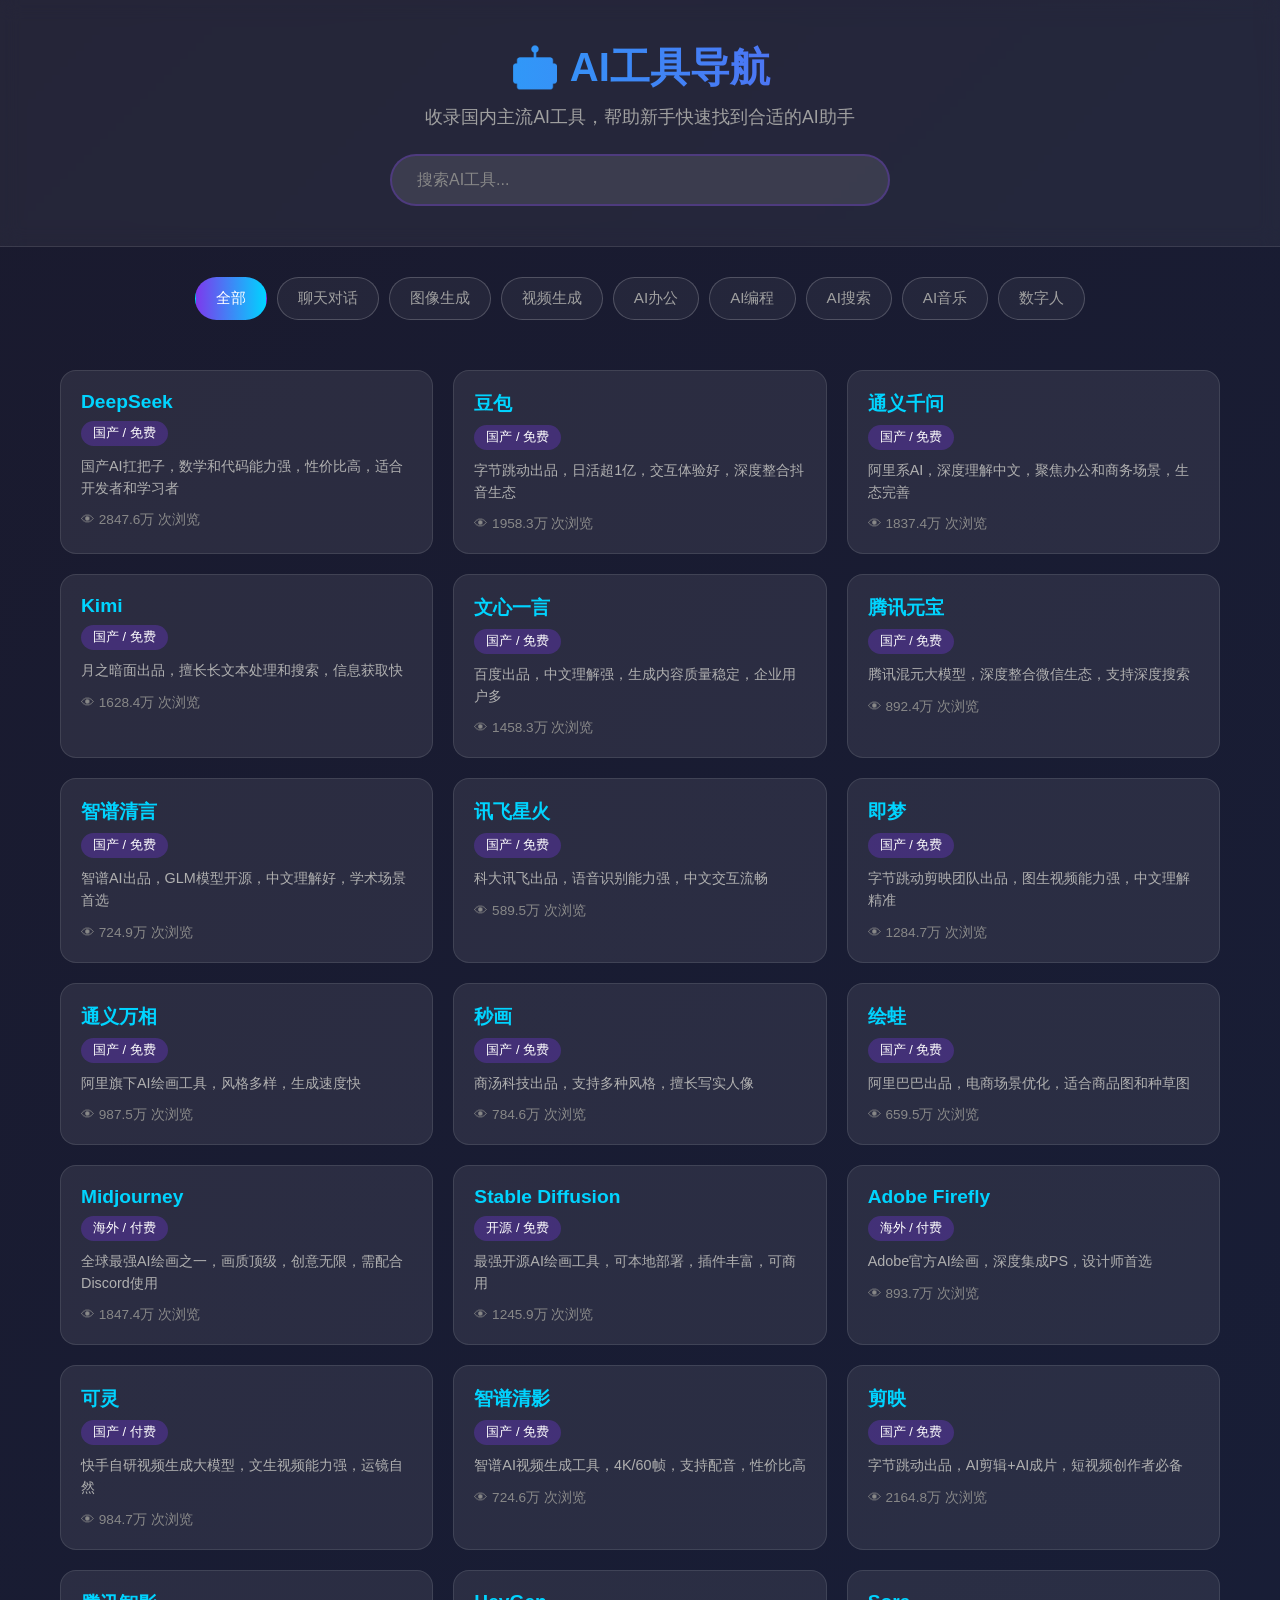
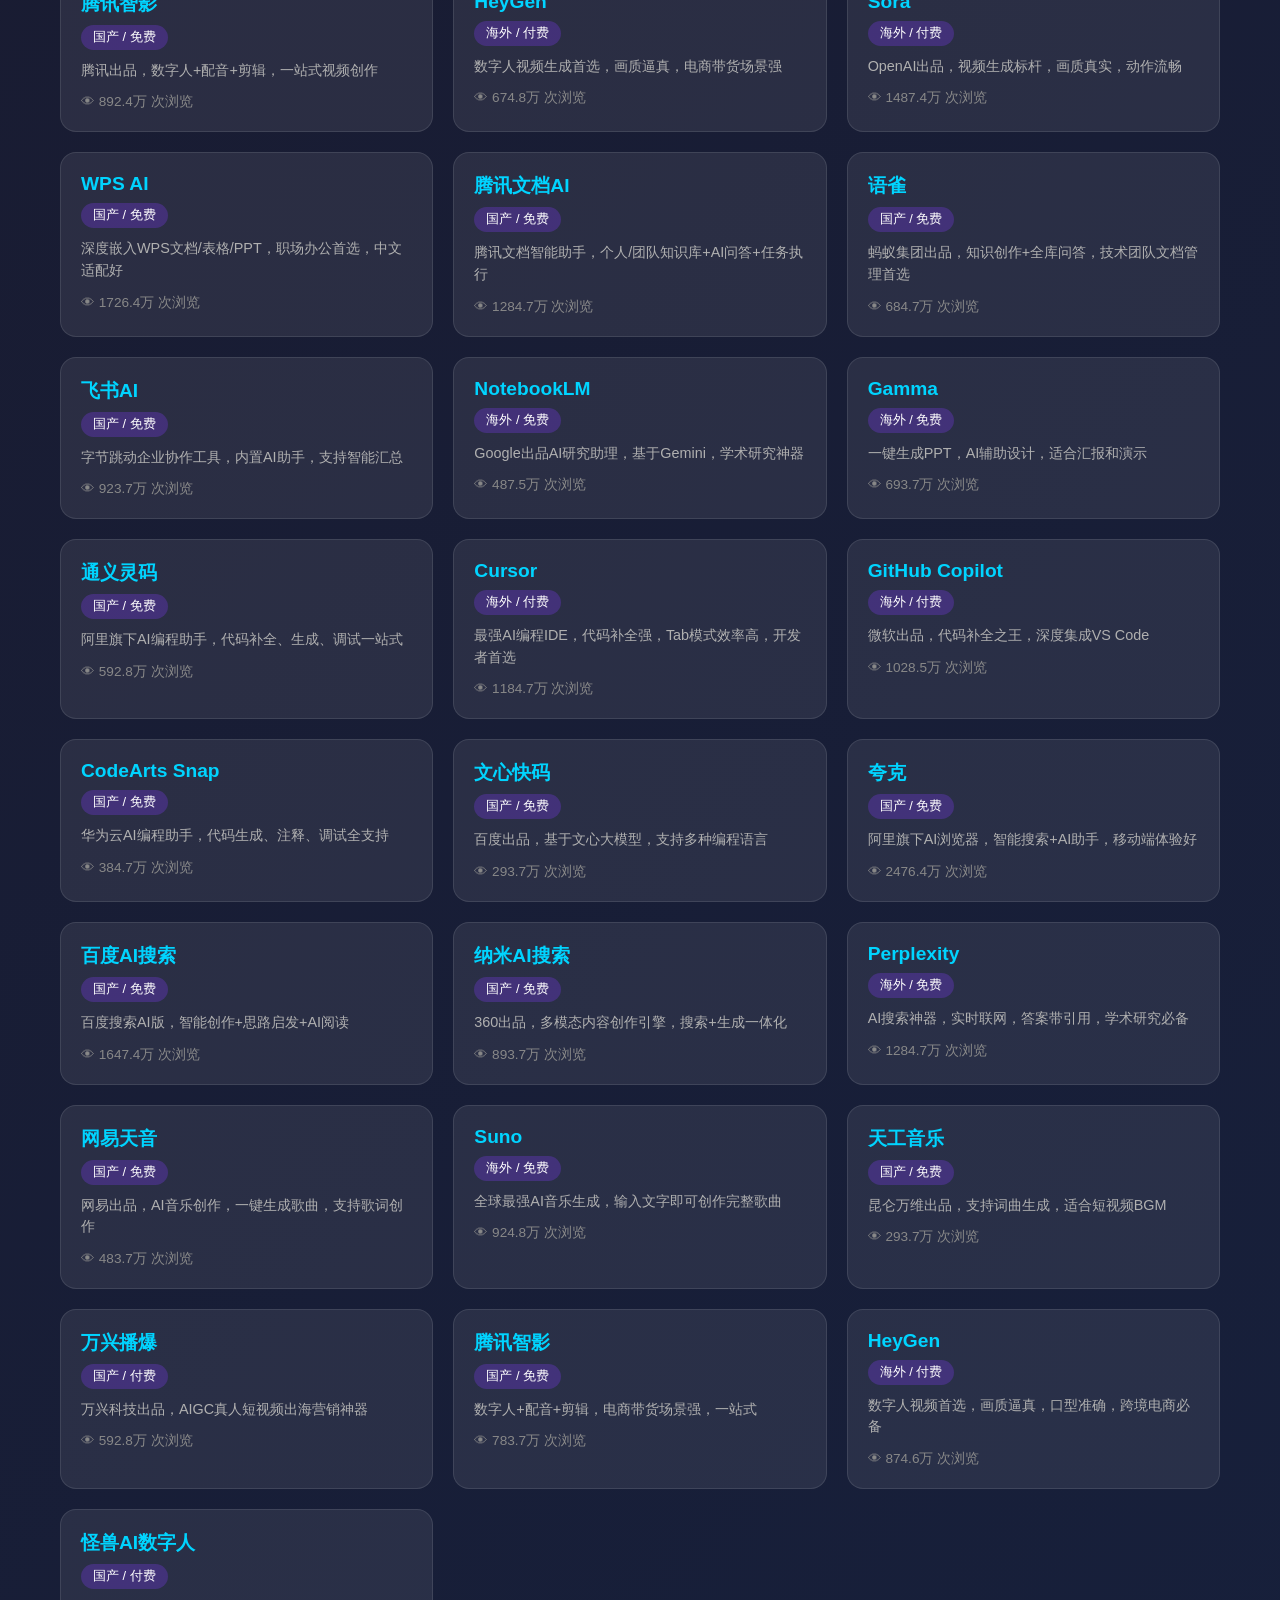
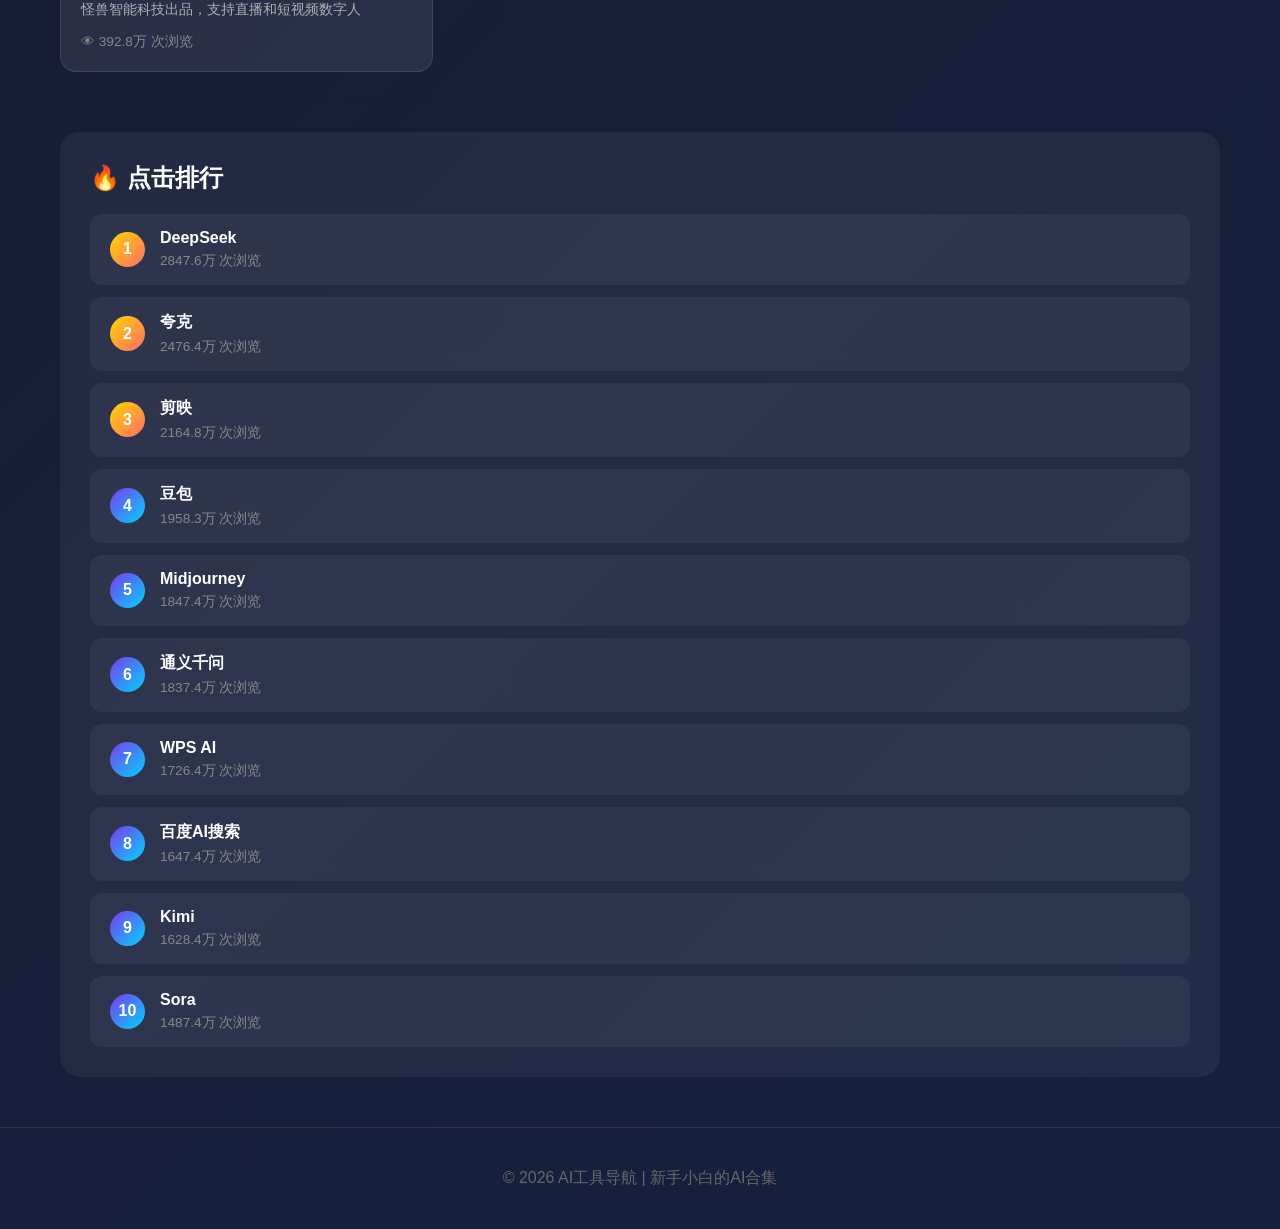
==== index.html @ bed6c7e4 "AI工具导航站 v1.0 - 收录43款国内主流AI工具" ====
<!DOCTYPE html>
<html lang="zh-CN">
<head>
  <meta charset="UTF-8">
  <meta name="viewport" content="width=device-width, initial-scale=1.0">
  <title>AI工具导航 - 新手小白的AI合集</title>
  <link rel="stylesheet" href="styles.css">
</head>
<body>
  <header>
    <div class="container">
      <h1>🤖 AI工具导航</h1>
      <p>收录国内主流AI工具，帮助新手快速找到合适的AI助手</p>
      <div class="search-box">
        <input type="text" id="searchInput" placeholder="搜索AI工具...">
      </div>
    </div>
  </header>

  <main class="container">
    <!-- 分类导航 -->
    <nav class="category-nav">
      <button class="category-btn active" data-category="all">全部</button>
      <button class="category-btn" data-category="chat">聊天对话</button>
      <button class="category-btn" data-category="image">图像生成</button>
      <button class="category-btn" data-category="video">视频生成</button>
      <button class="category-btn" data-category="office">AI办公</button>
      <button class="category-btn" data-category="code">AI编程</button>
      <button class="category-btn" data-category="search">AI搜索</button>
      <button class="category-btn" data-category="music">AI音乐</button>
      <button class="category-btn" data-category="digital">数字人</button>
    </nav>

    <!-- 工具列表 -->
    <section id="toolsList" class="tools-grid"></section>

    <!-- 热门排行 -->
    <section class="ranking-section">
      <h2>🔥 点击排行</h2>
      <div id="rankingList" class="ranking-list"></div>
    </section>
  </main>

  <footer>
    <div class="container">
      <p>© 2026 AI工具导航 | 新手小白的AI合集</p>
    </div>
  </footer>

  <script src="data.js"></script>
  <script src="app.js"></script>
</body>
</html>
---- styles.css ----
/* 全局样式 */
* {
  margin: 0;
  padding: 0;
  box-sizing: border-box;
}

body {
  font-family: 'Microsoft YaHei', 'PingFang SC', sans-serif;
  background: linear-gradient(135deg, #1a1a2e 0%, #16213e 100%);
  min-height: 100vh;
  color: #fff;
}

.container {
  max-width: 1200px;
  margin: 0 auto;
  padding: 0 20px;
}

/* 头部 */
header {
  background: rgba(255, 255, 255, 0.05);
  backdrop-filter: blur(10px);
  padding: 40px 0;
  text-align: center;
  border-bottom: 1px solid rgba(255, 255, 255, 0.1);
}

header h1 {
  font-size: 2.5rem;
  margin-bottom: 10px;
  background: linear-gradient(90deg, #00d4ff, #7c3aed);
  -webkit-background-clip: text;
  -webkit-text-fill-color: transparent;
  background-clip: text;
}

header p {
  color: #a0a0a0;
  font-size: 1.1rem;
  margin-bottom: 25px;
}

/* 搜索框 */
.search-box {
  max-width: 500px;
  margin: 0 auto;
}

.search-box input {
  width: 100%;
  padding: 15px 25px;
  border-radius: 50px;
  border: 2px solid rgba(124, 58, 237, 0.3);
  background: rgba(255, 255, 255, 0.1);
  color: #fff;
  font-size: 1rem;
  outline: none;
  transition: all 0.3s;
}

.search-box input:focus {
  border-color: #7c3aed;
  background: rgba(255, 255, 255, 0.15);
}

.search-box input::placeholder {
  color: #888;
}

/* 分类导航 */
.category-nav {
  display: flex;
  flex-wrap: wrap;
  gap: 10px;
  justify-content: center;
  padding: 30px 0;
}

.category-btn {
  padding: 10px 20px;
  border-radius: 25px;
  border: 1px solid rgba(255, 255, 255, 0.2);
  background: rgba(255, 255, 255, 0.05);
  color: #a0a0a0;
  cursor: pointer;
  transition: all 0.3s;
  font-size: 0.95rem;
}

.category-btn:hover,
.category-btn.active {
  background: linear-gradient(90deg, #7c3aed, #00d4ff);
  color: #fff;
  border-color: transparent;
}

/* 工具网格 */
.tools-grid {
  display: grid;
  grid-template-columns: repeat(auto-fill, minmax(280px, 1fr));
  gap: 20px;
  padding: 20px 0;
}

/* 工具卡片 */
.tool-card {
  background: rgba(255, 255, 255, 0.08);
  border-radius: 16px;
  padding: 20px;
  border: 1px solid rgba(255, 255, 255, 0.1);
  transition: all 0.3s;
  cursor: pointer;
}

.tool-card:hover {
  transform: translateY(-5px);
  background: rgba(255, 255, 255, 0.12);
  border-color: rgba(124, 58, 237, 0.5);
}

.tool-card h3 {
  font-size: 1.2rem;
  margin-bottom: 8px;
  color: #00d4ff;
}

.tool-card .tag {
  display: inline-block;
  padding: 4px 12px;
  background: rgba(124, 58, 237, 0.3);
  border-radius: 15px;
  font-size: 0.8rem;
  margin-bottom: 10px;
}

.tool-card p {
  color: #b0b0b0;
  font-size: 0.9rem;
  line-height: 1.5;
}

.tool-card .stats {
  margin-top: 12px;
  font-size: 0.85rem;
  color: #888;
}

/* 排行区域 */
.ranking-section {
  margin-top: 40px;
  padding: 30px;
  background: rgba(255, 255, 255, 0.05);
  border-radius: 20px;
}

.ranking-section h2 {
  margin-bottom: 20px;
  font-size: 1.5rem;
}

.ranking-list {
  display: flex;
  flex-direction: column;
  gap: 12px;
}

.ranking-item {
  display: flex;
  align-items: center;
  padding: 15px 20px;
  background: rgba(255, 255, 255, 0.05);
  border-radius: 12px;
  transition: all 0.3s;
}

.ranking-item:hover {
  background: rgba(255, 255, 255, 0.1);
}

.ranking-item .rank {
  width: 35px;
  height: 35px;
  display: flex;
  align-items: center;
  justify-content: center;
  background: linear-gradient(135deg, #7c3aed, #00d4ff);
  border-radius: 50%;
  font-weight: bold;
  margin-right: 15px;
}

.ranking-item .rank.top3 {
  background: linear-gradient(135deg, #ffd700, #ff6b6b);
}

.ranking-item .info {
  flex: 1;
}

.ranking-item .info h4 {
  font-size: 1rem;
  margin-bottom: 4px;
}

.ranking-item .info span {
  font-size: 0.85rem;
  color: #888;
}

/* 页脚 */
footer {
  text-align: center;
  padding: 40px 0;
  color: #666;
  margin-top: 50px;
  border-top: 1px solid rgba(255, 255, 255, 0.1);
}

/* 响应式 */
@media (max-width: 768px) {
  header h1 {
    font-size: 1.8rem;
  }
  
  .tools-grid {
    grid-template-columns: 1fr;
  }
  
  .category-nav {
    gap: 8px;
  }
  
  .category-btn {
    padding: 8px 16px;
    font-size: 0.85rem;
  }
}
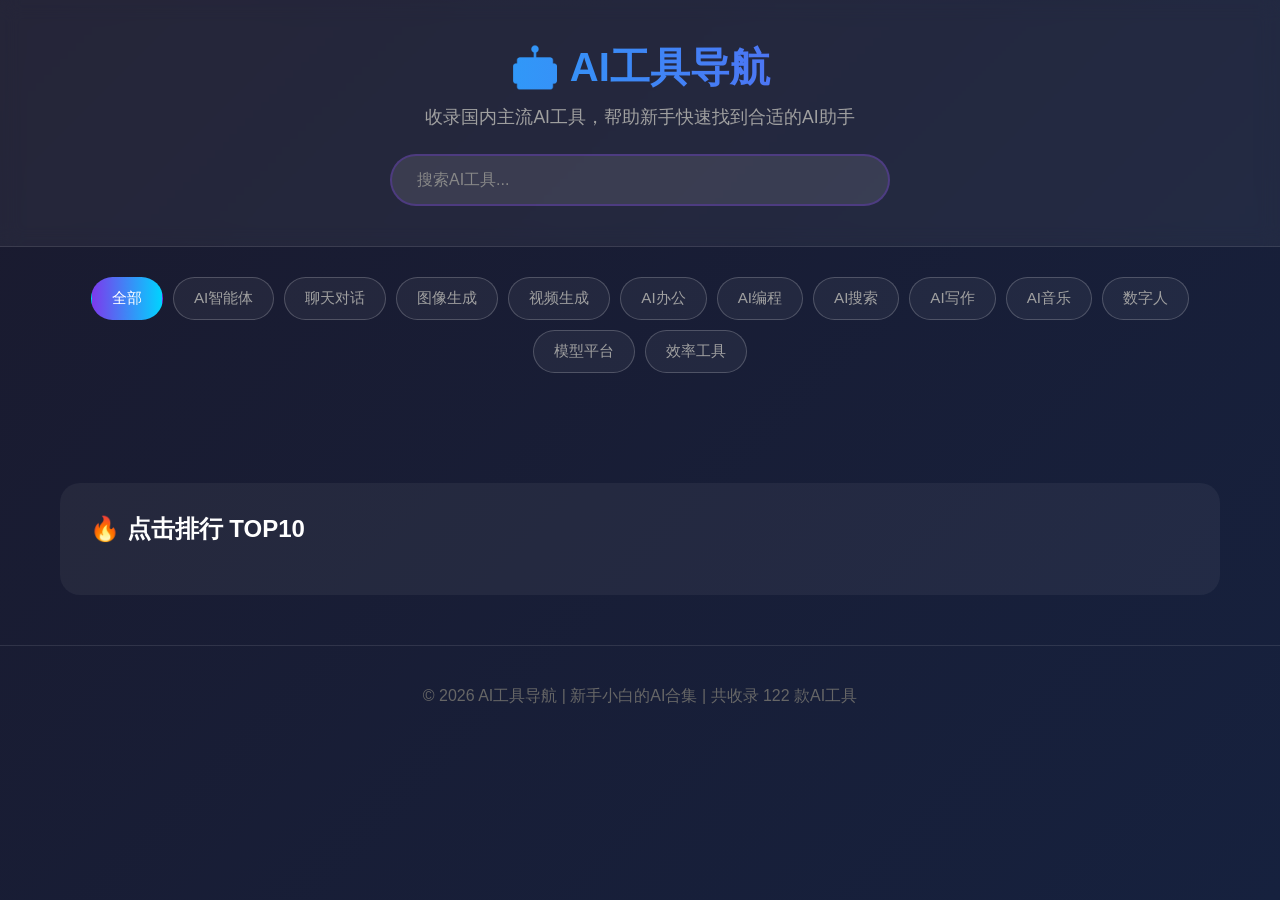
==== commit 98129f82: "更新AI工具导航站 - 收录122款工具，新增AI写作/效率工具分类" ====
--- a/index.html
+++ b/index.html
@@ -3,7 +3,8 @@
 <head>
   <meta charset="UTF-8">
   <meta name="viewport" content="width=device-width, initial-scale=1.0">
-  <title>AI工具导航 - 新手小白的AI合集</title>
+  <title>AI工具导航 - 新手小白的AI合集 | 2026年最新收录</title>
+  <meta name="description" content="收录国内最全AI工具，涵盖AI智能体、聊天对话、图像生成、视频生成、AI办公、AI编程等8大分类，帮助新手快速找到合适的AI助手">
   <link rel="stylesheet" href="styles.css">
 </head>
 <body>
@@ -21,14 +22,18 @@
     <!-- 分类导航 -->
     <nav class="category-nav">
       <button class="category-btn active" data-category="all">全部</button>
+      <button class="category-btn" data-category="agent">AI智能体</button>
       <button class="category-btn" data-category="chat">聊天对话</button>
       <button class="category-btn" data-category="image">图像生成</button>
       <button class="category-btn" data-category="video">视频生成</button>
       <button class="category-btn" data-category="office">AI办公</button>
       <button class="category-btn" data-category="code">AI编程</button>
       <button class="category-btn" data-category="search">AI搜索</button>
+      <button class="category-btn" data-category="writing">AI写作</button>
       <button class="category-btn" data-category="music">AI音乐</button>
       <button class="category-btn" data-category="digital">数字人</button>
+      <button class="category-btn" data-category="model">模型平台</button>
+      <button class="category-btn" data-category="tool">效率工具</button>
     </nav>
 
     <!-- 工具列表 -->
@@ -36,14 +41,14 @@
 
     <!-- 热门排行 -->
     <section class="ranking-section">
-      <h2>🔥 点击排行</h2>
+      <h2>🔥 点击排行 TOP10</h2>
       <div id="rankingList" class="ranking-list"></div>
     </section>
   </main>
 
   <footer>
     <div class="container">
-      <p>© 2026 AI工具导航 | 新手小白的AI合集</p>
+      <p>© 2026 AI工具导航 | 新手小白的AI合集 | 共收录 122 款AI工具</p>
     </div>
   </footer>
 
--- a/styles.css
+++ b/styles.css
@@ -99,7 +99,7 @@
 /* 工具网格 */
 .tools-grid {
   display: grid;
-  grid-template-columns: repeat(auto-fill, minmax(280px, 1fr));
+  grid-template-columns: repeat(auto-fill, minmax(300px, 1fr));
   gap: 20px;
   padding: 20px 0;
 }
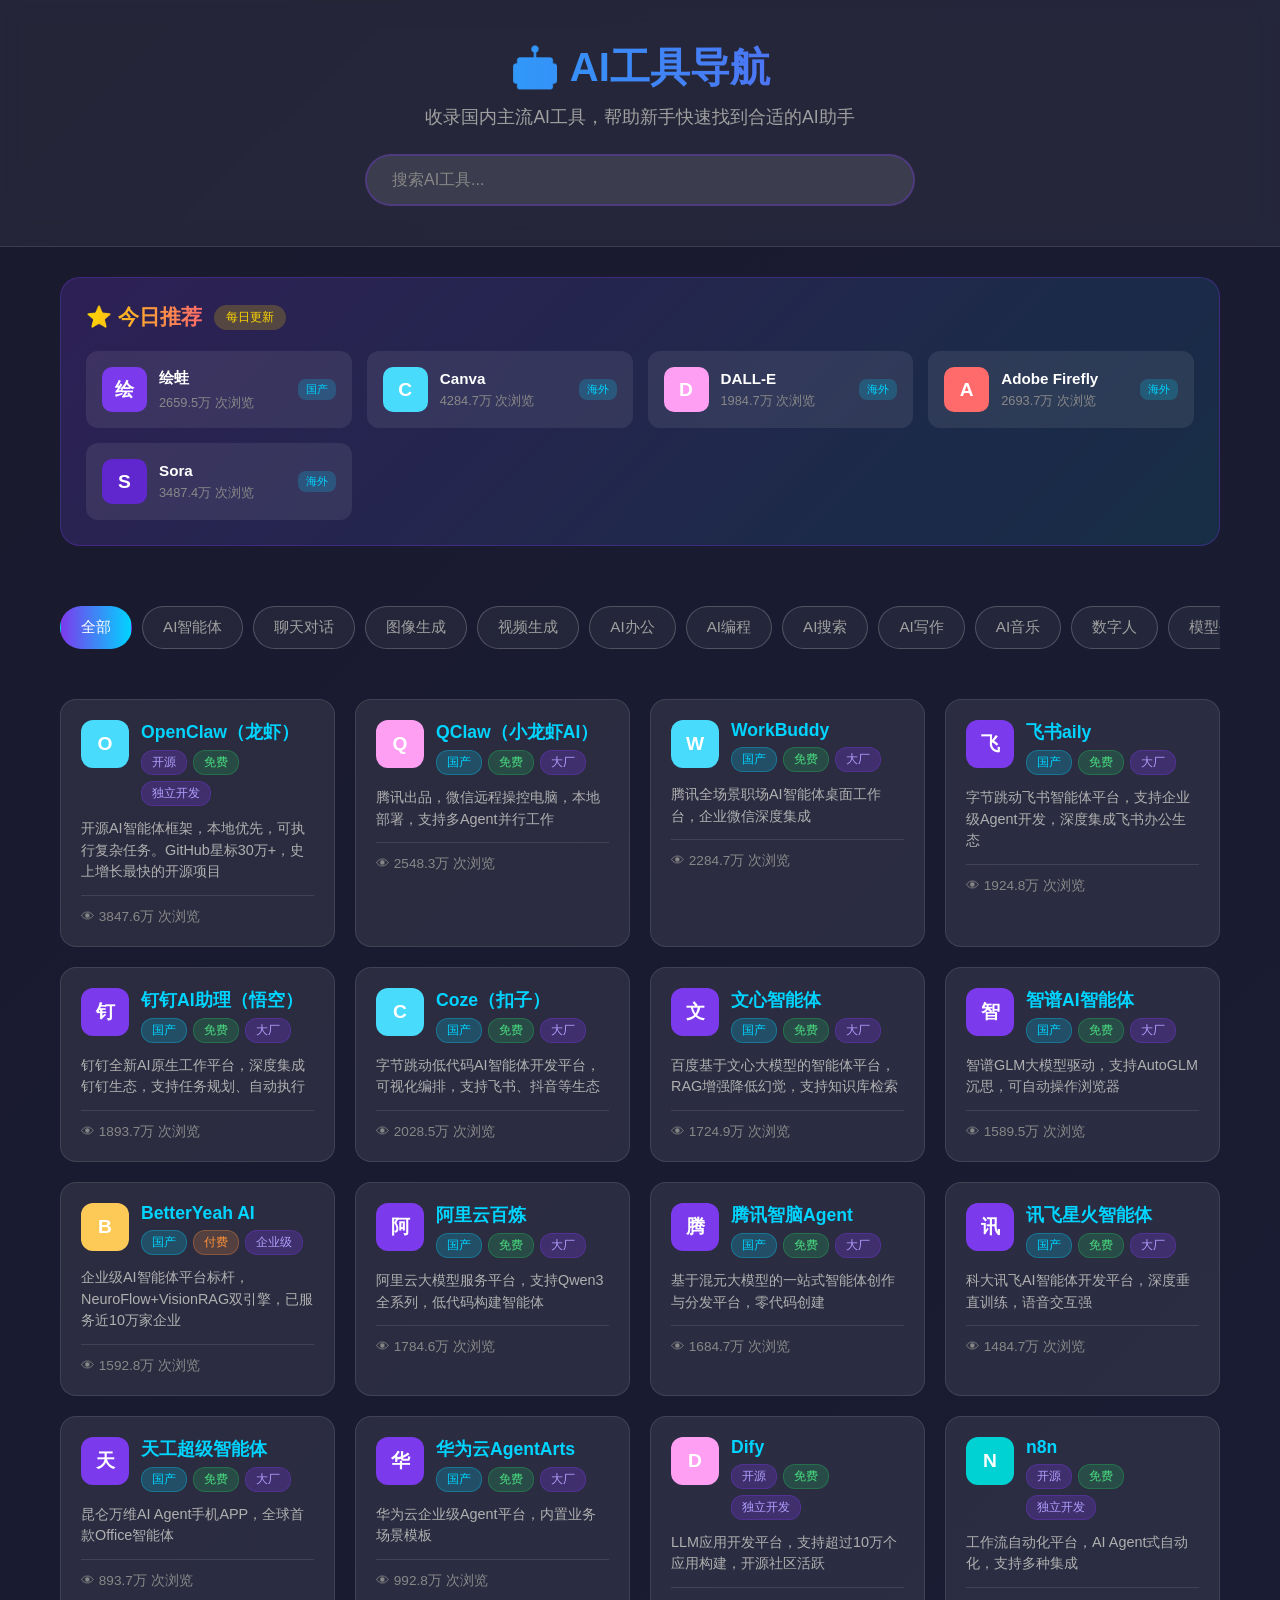
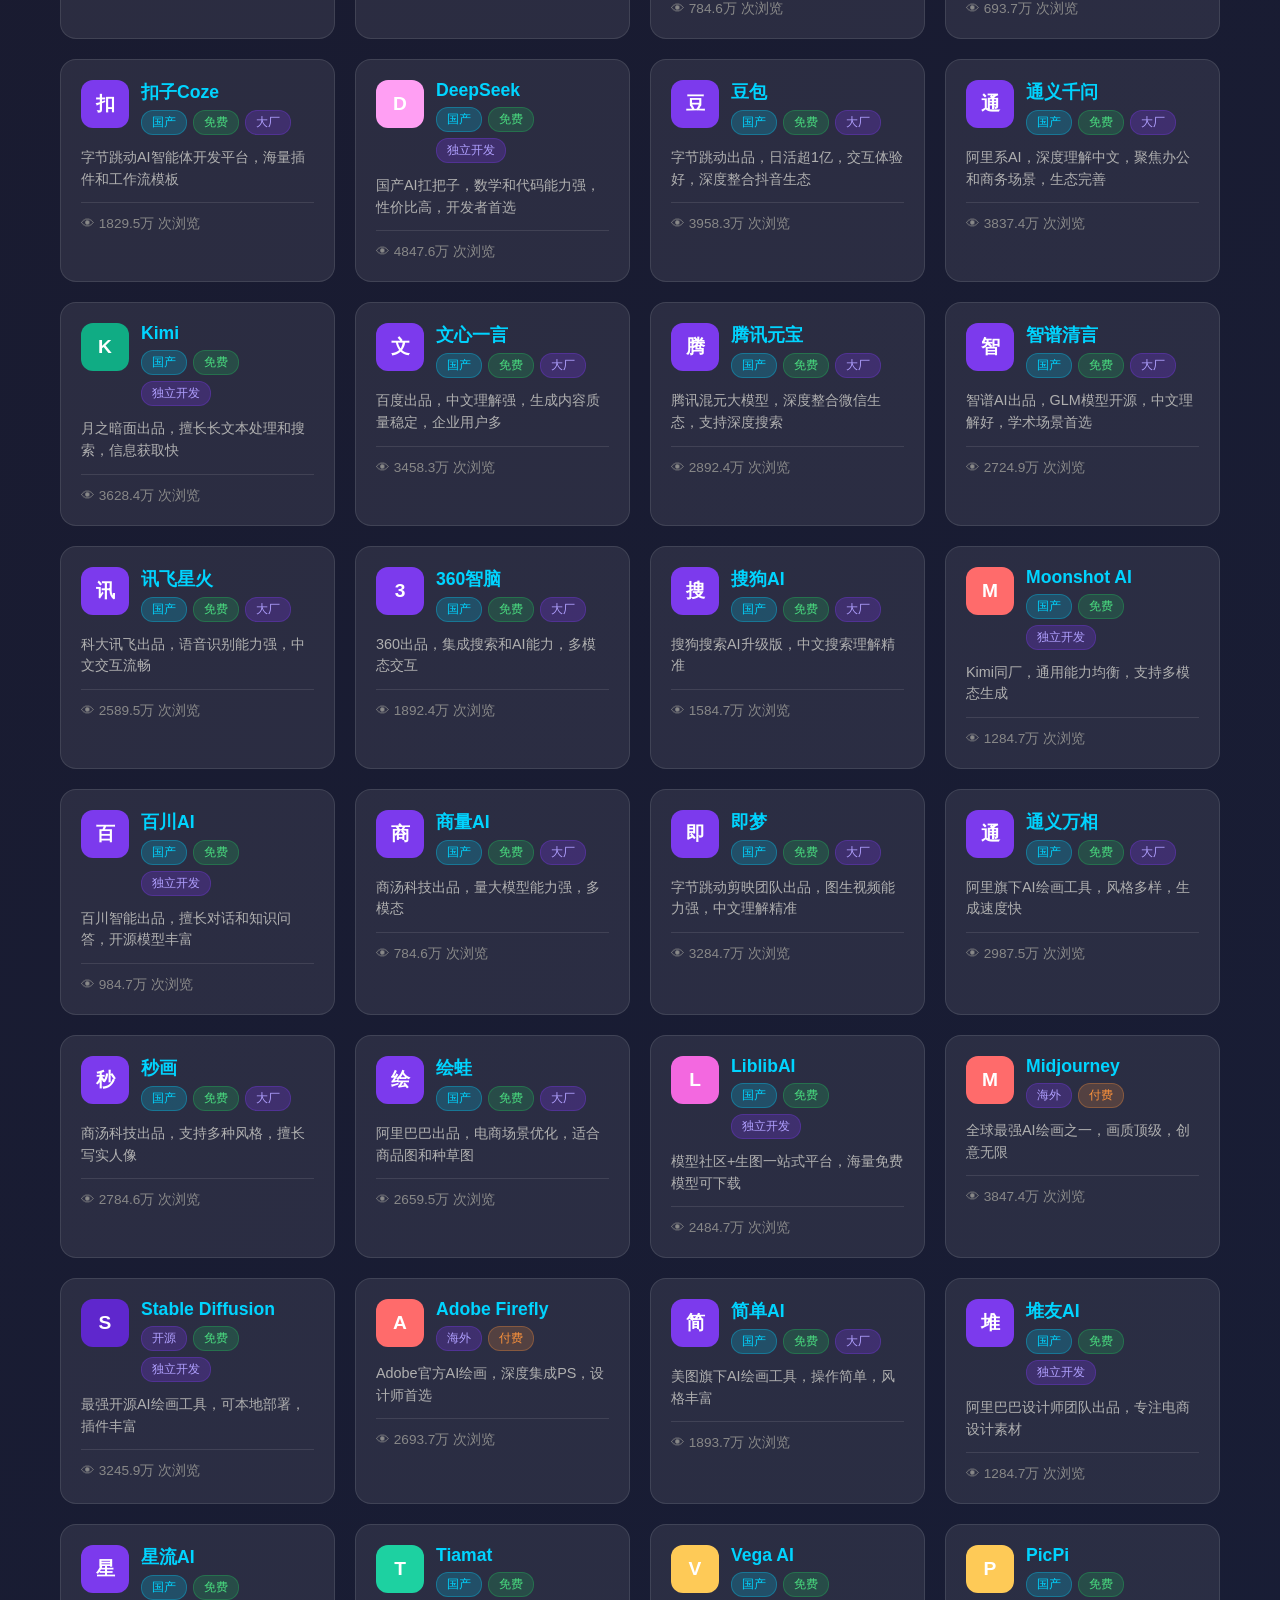
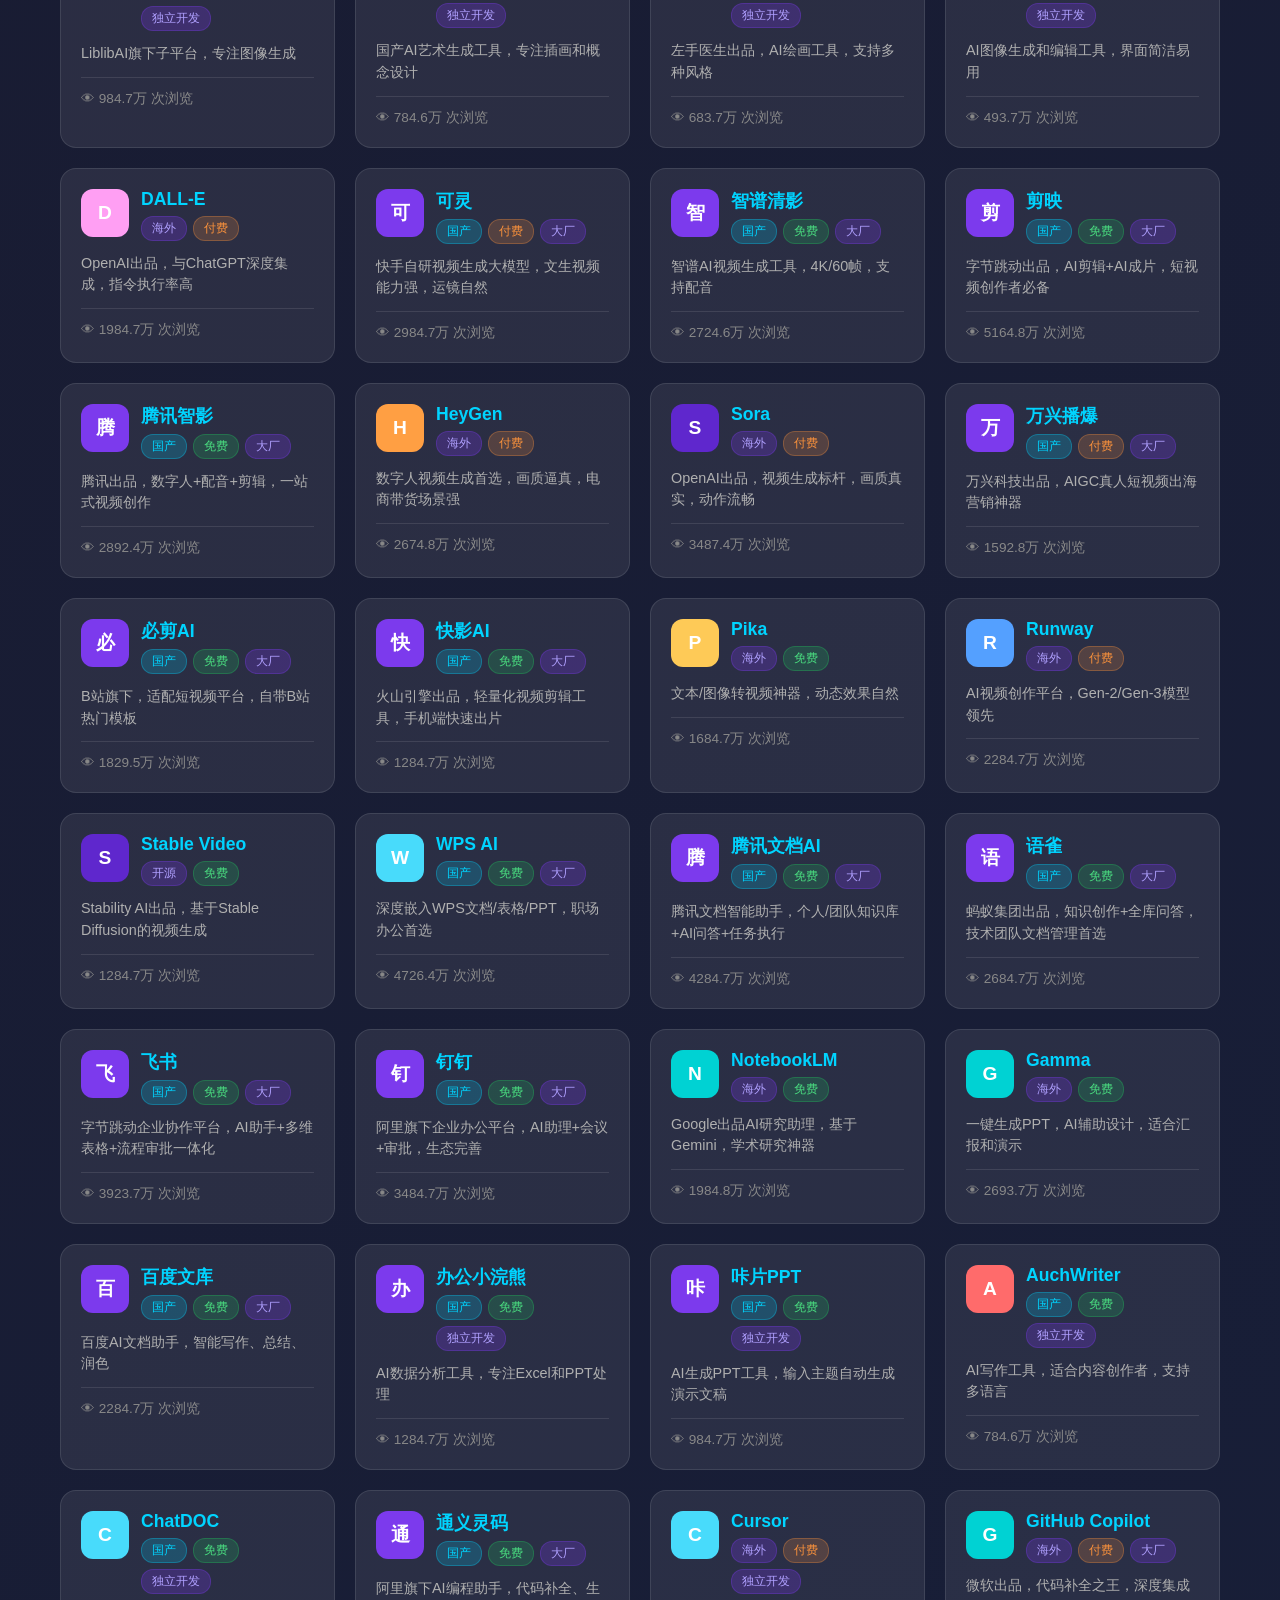
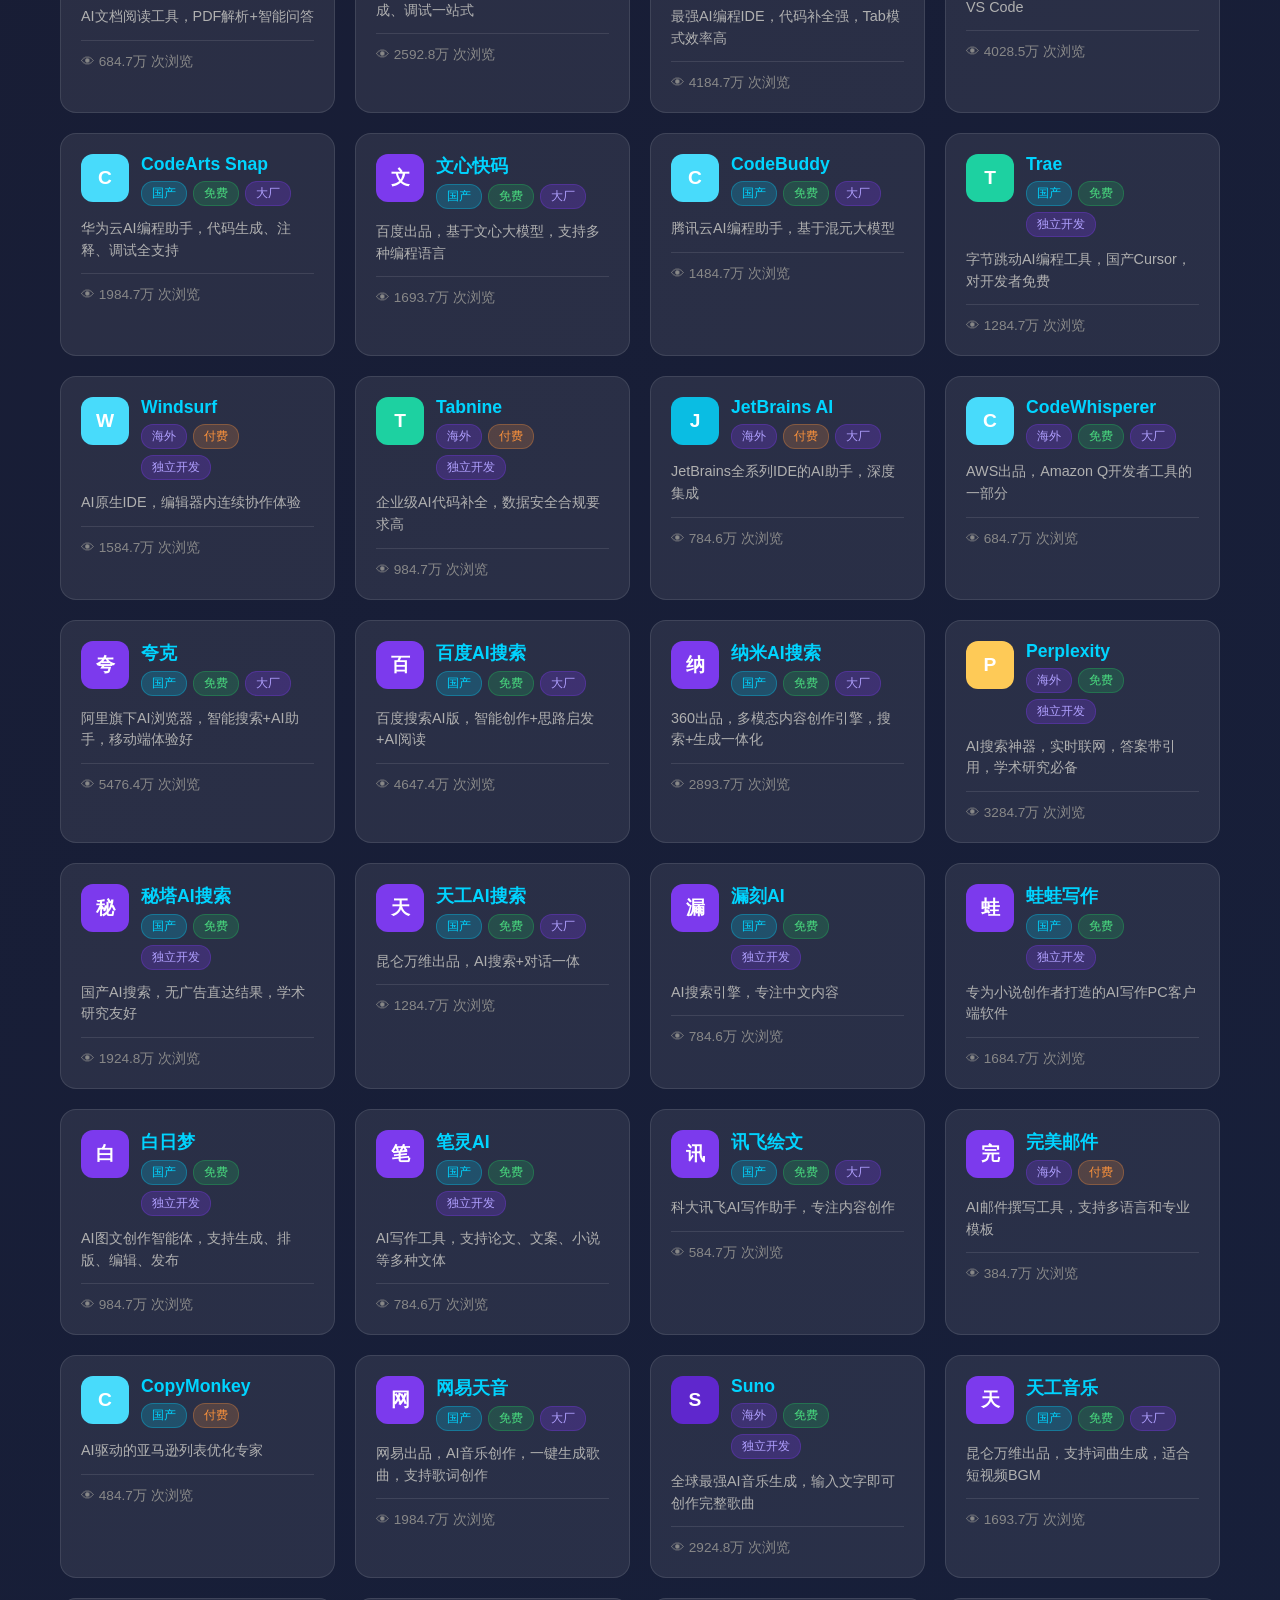
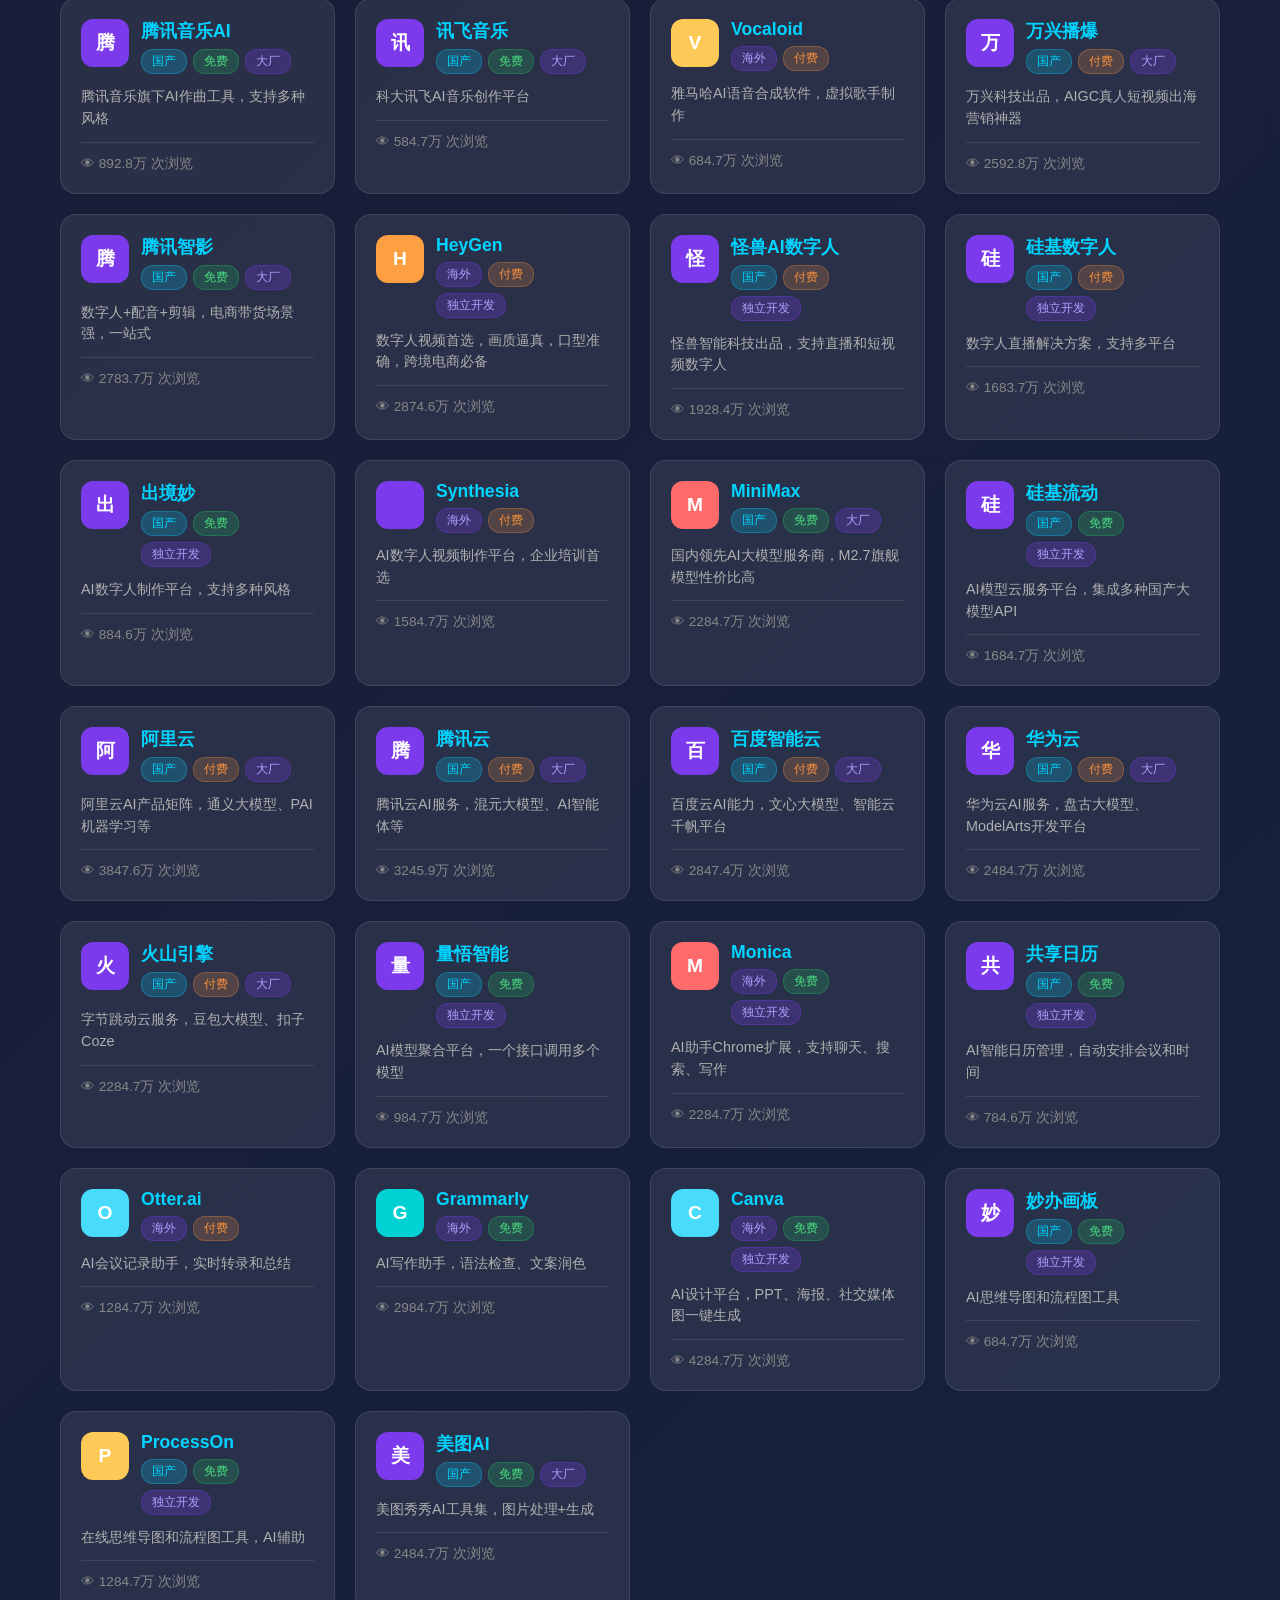
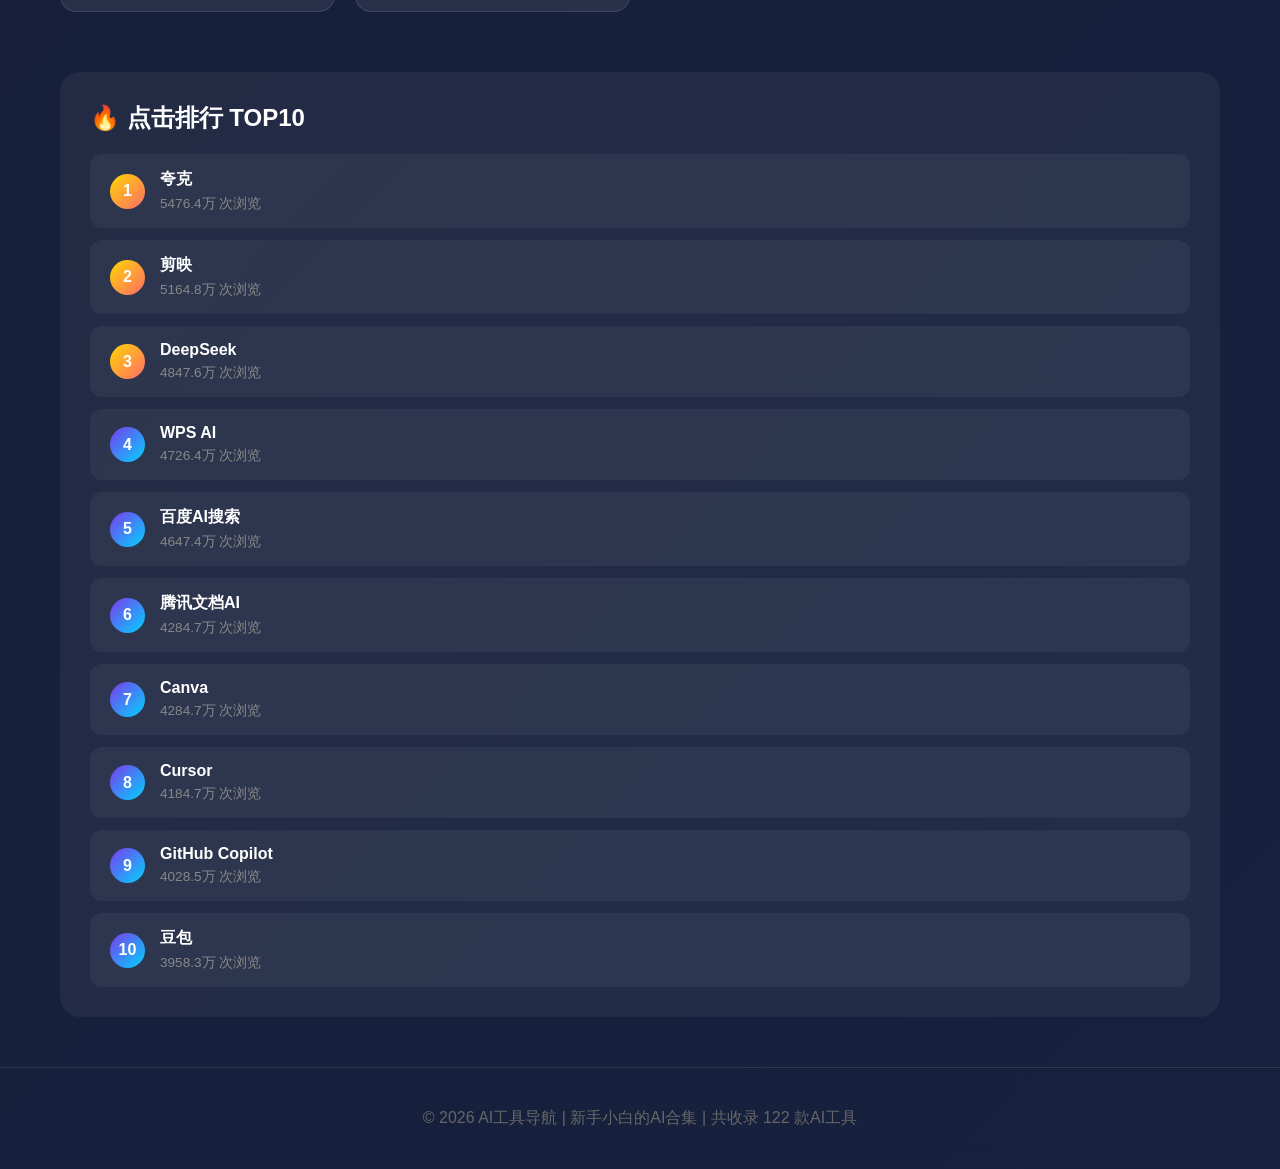
==== commit 4081c250: "功能增强：浏览量持久化、首字母Logo、悬浮工具栏、搜索快捷键、新收录标记、移动端适配、今日推荐模块" ====
--- a/index.html
+++ b/index.html
@@ -19,6 +19,15 @@
   </header>
 
   <main class="container">
+    <!-- 今日推荐 -->
+    <section class="daily-picks">
+      <div class="daily-picks-header">
+        <h2>⭐ 今日推荐</h2>
+        <span class="daily-picks-badge">每日更新</span>
+      </div>
+      <div id="dailyPicks" class="daily-picks-grid"></div>
+    </section>
+
     <!-- 分类导航 -->
     <nav class="category-nav">
       <button class="category-btn active" data-category="all">全部</button>
--- a/styles.css
+++ b/styles.css
@@ -69,16 +69,25 @@
   color: #888;
 }
 
-/* 分类导航 */
+/* 分类导航 - 移动端横向滚动 */
 .category-nav {
   display: flex;
-  flex-wrap: wrap;
+  flex-wrap: nowrap;
   gap: 10px;
-  justify-content: center;
+  justify-content: flex-start;
   padding: 30px 0;
+  overflow-x: auto;
+  -webkit-overflow-scrolling: touch;
+  scrollbar-width: none;
+  -ms-overflow-style: none;
+}
+
+.category-nav::-webkit-scrollbar {
+  display: none;
 }
 
 .category-btn {
+  flex-shrink: 0;
   padding: 10px 20px;
   border-radius: 25px;
   border: 1px solid rgba(255, 255, 255, 0.2);
@@ -96,6 +105,101 @@
   border-color: transparent;
 }
 
+/* 今日推荐区域 */
+.daily-picks {
+  margin: 30px 0;
+  padding: 25px;
+  background: linear-gradient(135deg, rgba(124, 58, 237, 0.2), rgba(0, 212, 255, 0.1));
+  border-radius: 20px;
+  border: 1px solid rgba(124, 58, 237, 0.3);
+}
+
+.daily-picks-header {
+  display: flex;
+  align-items: center;
+  margin-bottom: 20px;
+}
+
+.daily-picks-header h2 {
+  font-size: 1.3rem;
+  background: linear-gradient(90deg, #ffd700, #ff6b6b);
+  -webkit-background-clip: text;
+  -webkit-text-fill-color: transparent;
+  background-clip: text;
+}
+
+.daily-picks-badge {
+  margin-left: 12px;
+  padding: 4px 12px;
+  background: rgba(255, 215, 0, 0.2);
+  border-radius: 20px;
+  font-size: 0.75rem;
+  color: #ffd700;
+}
+
+.daily-picks-grid {
+  display: grid;
+  grid-template-columns: repeat(auto-fill, minmax(220px, 1fr));
+  gap: 15px;
+}
+
+.daily-pick-card {
+  display: flex;
+  align-items: center;
+  gap: 12px;
+  padding: 15px;
+  background: rgba(255, 255, 255, 0.08);
+  border-radius: 12px;
+  cursor: pointer;
+  transition: all 0.3s;
+  border: 1px solid transparent;
+}
+
+.daily-pick-card:hover {
+  background: rgba(255, 255, 255, 0.12);
+  border-color: rgba(255, 215, 0, 0.3);
+  transform: translateY(-2px);
+}
+
+.daily-pick-logo {
+  width: 45px;
+  height: 45px;
+  border-radius: 10px;
+  display: flex;
+  align-items: center;
+  justify-content: center;
+  font-weight: bold;
+  font-size: 1.2rem;
+  flex-shrink: 0;
+}
+
+.daily-pick-info {
+  flex: 1;
+  min-width: 0;
+}
+
+.daily-pick-info h4 {
+  font-size: 0.95rem;
+  margin-bottom: 4px;
+  white-space: nowrap;
+  overflow: hidden;
+  text-overflow: ellipsis;
+}
+
+.daily-pick-info span {
+  font-size: 0.8rem;
+  color: #888;
+}
+
+.daily-pick-tag {
+  padding: 3px 8px;
+  background: rgba(0, 212, 255, 0.2);
+  border-radius: 8px;
+  font-size: 0.7rem;
+  color: #00d4ff;
+  flex-shrink: 0;
+}
+
 /* 工具网格 */
 .tools-grid {
   display: grid;
@@ -120,31 +224,98 @@
   border-color: rgba(124, 58, 237, 0.5);
 }
 
-.tool-card h3 {
+.tool-card-header {
+  display: flex;
+  align-items: flex-start;
+  gap: 12px;
+  margin-bottom: 12px;
+}
+
+.tool-logo {
+  width: 48px;
+  height: 48px;
+  border-radius: 12px;
+  display: flex;
+  align-items: center;
+  justify-content: center;
+  font-weight: bold;
   font-size: 1.2rem;
-  margin-bottom: 8px;
+  flex-shrink: 0;
+}
+
+.tool-card-title {
+  flex: 1;
+  min-width: 0;
+}
+
+.tool-card-title h3 {
+  font-size: 1.1rem;
   color: #00d4ff;
-}
-
-.tool-card .tag {
-  display: inline-block;
-  padding: 4px 12px;
-  background: rgba(124, 58, 237, 0.3);
-  border-radius: 15px;
-  font-size: 0.8rem;
-  margin-bottom: 10px;
+  margin-bottom: 6px;
+  display: flex;
+  align-items: center;
+  gap: 8px;
+}
+
+.tool-api-icon {
+  font-size: 0.9rem;
+}
+
+.tool-tags {
+  display: flex;
+  flex-wrap: wrap;
+  gap: 6px;
+}
+
+.tool-tag {
+  padding: 3px 10px;
+  border-radius: 12px;
+  font-size: 0.75rem;
+  background: rgba(124, 58, 237, 0.25);
+  color: #b0a0ff;
+  border: 1px solid rgba(124, 58, 237, 0.3);
+}
+
+.tool-tag.free {
+  background: rgba(34, 197, 94, 0.2);
+  color: #4ade80;
+  border-color: rgba(34, 197, 94, 0.3);
+}
+
+.tool-tag.paid {
+  background: rgba(251, 146, 60, 0.2);
+  color: #fb923c;
+  border-color: rgba(251, 146, 60, 0.3);
+}
+
+.tool-tag.domestic {
+  background: rgba(0, 212, 255, 0.2);
+  color: #00d4ff;
+  border-color: rgba(0, 212, 255, 0.3);
 }
 
 .tool-card p {
   color: #b0b0b0;
   font-size: 0.9rem;
   line-height: 1.5;
+  margin-bottom: 12px;
 }
 
 .tool-card .stats {
+  display: flex;
+  align-items: center;
+  justify-content: space-between;
   margin-top: 12px;
+  padding-top: 12px;
+  border-top: 1px solid rgba(255, 255, 255, 0.1);
   font-size: 0.85rem;
   color: #888;
+}
+
+.tool-card .stats .views {
+  display: flex;
+  align-items: center;
+  gap: 4px;
 }
 
 /* 排行区域 */
@@ -173,6 +344,7 @@
   background: rgba(255, 255, 255, 0.05);
   border-radius: 12px;
   transition: all 0.3s;
+  cursor: pointer;
 }
 
 .ranking-item:hover {
@@ -189,6 +361,7 @@
   border-radius: 50%;
   font-weight: bold;
   margin-right: 15px;
+  flex-shrink: 0;
 }
 
 .ranking-item .rank.top3 {
@@ -197,11 +370,15 @@
 
 .ranking-item .info {
   flex: 1;
+  min-width: 0;
 }
 
 .ranking-item .info h4 {
   font-size: 1rem;
   margin-bottom: 4px;
+  white-space: nowrap;
+  overflow: hidden;
+  text-overflow: ellipsis;
 }
 
 .ranking-item .info span {
@@ -218,22 +395,147 @@
   border-top: 1px solid rgba(255, 255, 255, 0.1);
 }
 
-/* 响应式 */
-@media (max-width: 768px) {
+/* ========================================
+   响应式媒体查询
+   ======================================== */
+
+/* 手机端 (< 576px) */
+@media (max-width: 576px) {
+  header {
+    padding: 25px 0;
+  }
+  
   header h1 {
-    font-size: 1.8rem;
-  }
-  
+    font-size: 1.6rem;
+  }
+  
+  header p {
+    font-size: 0.9rem;
+    margin-bottom: 20px;
+  }
+  
+  .search-box {
+    width: 100%;
+    max-width: none;
+    padding: 0 10px;
+  }
+  
+  .search-box input {
+    padding: 12px 18px;
+    font-size: 0.95rem;
+  }
+  
+  /* 分类导航横向滚动 */
+  .category-nav {
+    padding: 20px 0;
+    justify-content: flex-start;
+  }
+  
+  .category-btn {
+    padding: 8px 14px;
+    font-size: 0.85rem;
+  }
+  
+  /* 今日推荐移动端 */
+  .daily-picks {
+    margin: 20px 0;
+    padding: 18px 15px;
+  }
+  
+  .daily-picks-grid {
+    grid-template-columns: 1fr;
+    gap: 10px;
+  }
+  
+  .daily-pick-card {
+    padding: 12px;
+  }
+  
+  .daily-pick-logo {
+    width: 40px;
+    height: 40px;
+    font-size: 1rem;
+  }
+  
+  /* 工具卡片单列 */
   .tools-grid {
     grid-template-columns: 1fr;
+    gap: 15px;
+    padding: 15px 0;
+  }
+  
+  .tool-card {
+    padding: 16px;
+  }
+  
+  .tool-logo {
+    width: 42px;
+    height: 42px;
+    font-size: 1rem;
+  }
+  
+  .tool-card-title h3 {
+    font-size: 1rem;
+  }
+  
+  /* 排行移动端 */
+  .ranking-section {
+    margin-top: 30px;
+    padding: 20px 15px;
+  }
+  
+  .ranking-item {
+    padding: 12px 15px;
+  }
+  
+  .ranking-item .rank {
+    width: 30px;
+    height: 30px;
+    font-size: 0.85rem;
+    margin-right: 12px;
+  }
+  
+  .ranking-item .info h4 {
+    font-size: 0.95rem;
+  }
+  
+  footer {
+    padding: 30px 0;
+    margin-top: 30px;
+  }
+  
+  footer p {
+    font-size: 0.85rem;
+  }
+}
+
+/* 平板端 (577px - 768px) */
+@media (min-width: 577px) and (max-width: 768px) {
+  .tools-grid {
+    grid-template-columns: repeat(2, 1fr);
+    gap: 15px;
+  }
+  
+  .daily-picks-grid {
+    grid-template-columns: repeat(2, 1fr);
   }
   
   .category-nav {
-    gap: 8px;
-  }
-  
-  .category-btn {
-    padding: 8px 16px;
-    font-size: 0.85rem;
+    flex-wrap: wrap;
+    justify-content: center;
+  }
+}
+
+/* 平板及以上 (> 768px) */
+@media (min-width: 769px) {
+  .search-box {
+    max-width: 550px;
+  }
+}
+
+/* 大屏幕优化 (> 1200px) */
+@media (min-width: 1200px) {
+  .tools-grid {
+    grid-template-columns: repeat(4, 1fr);
   }
 }
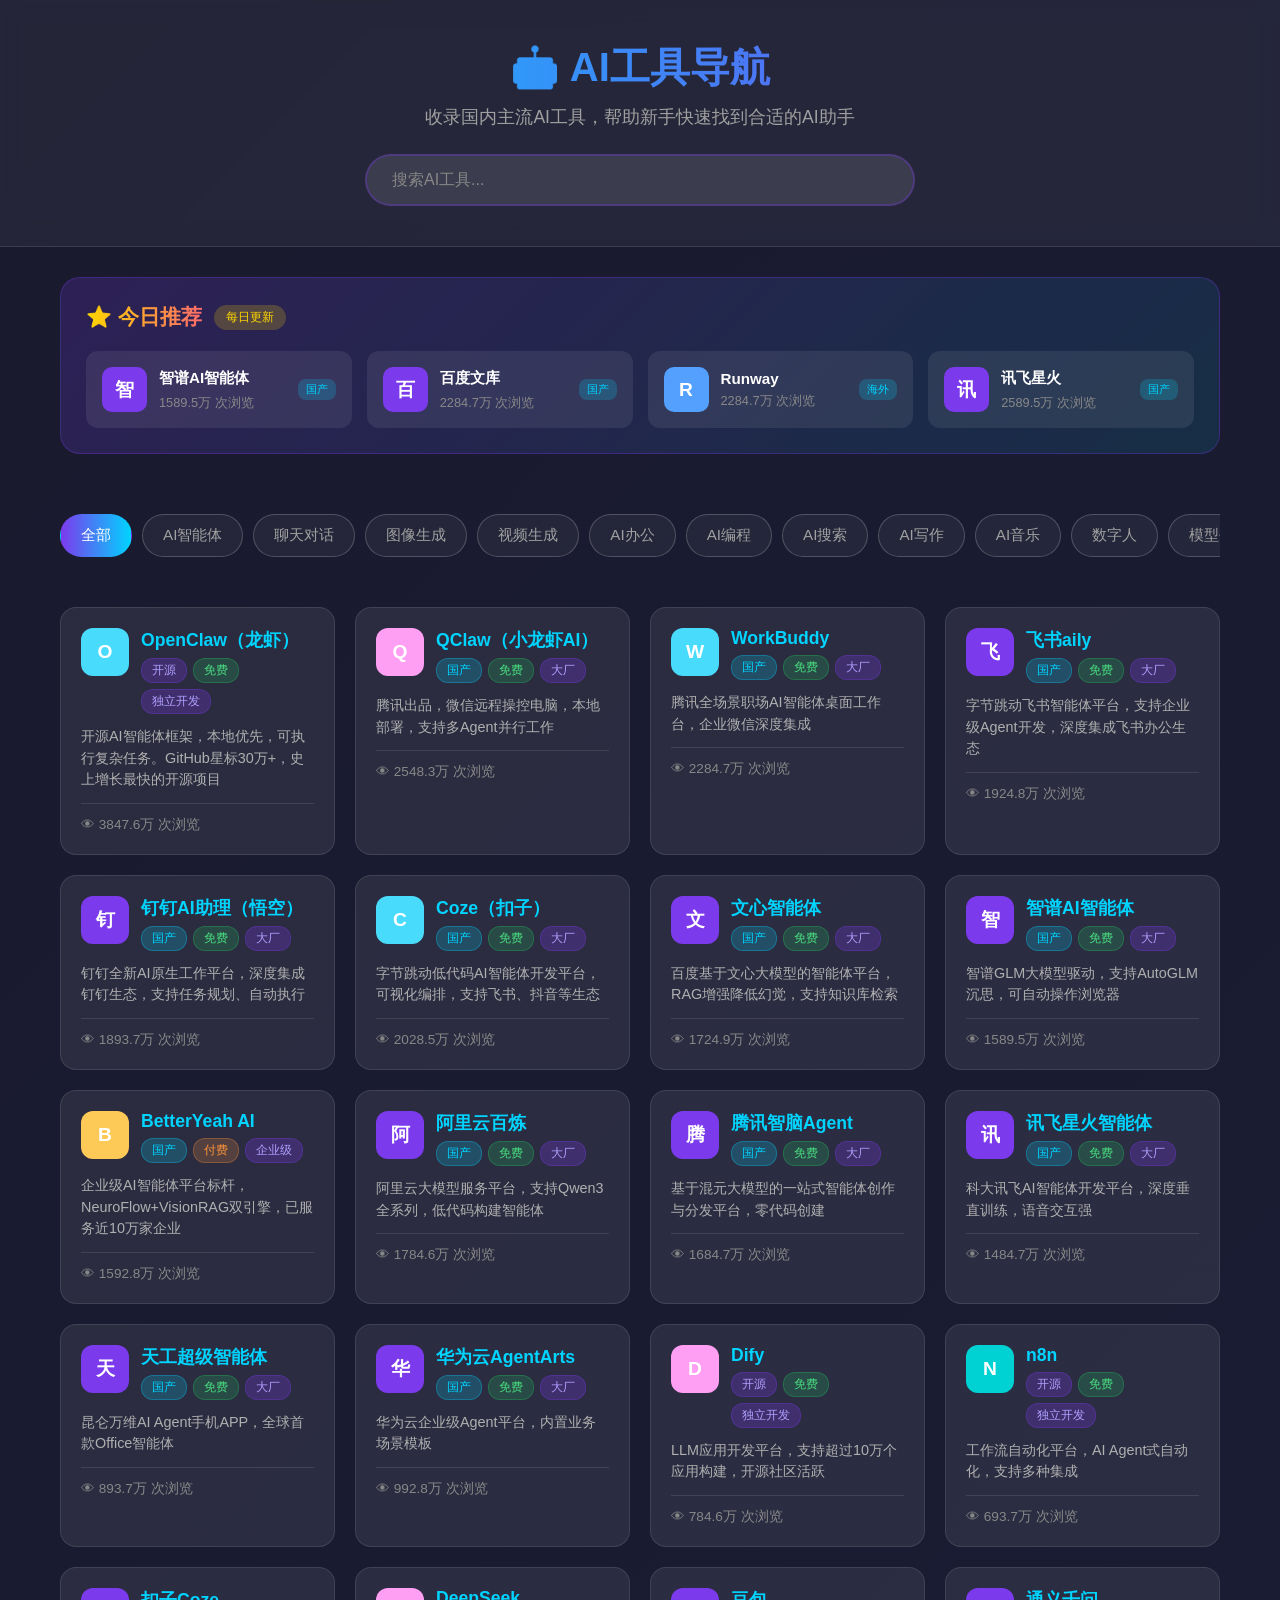
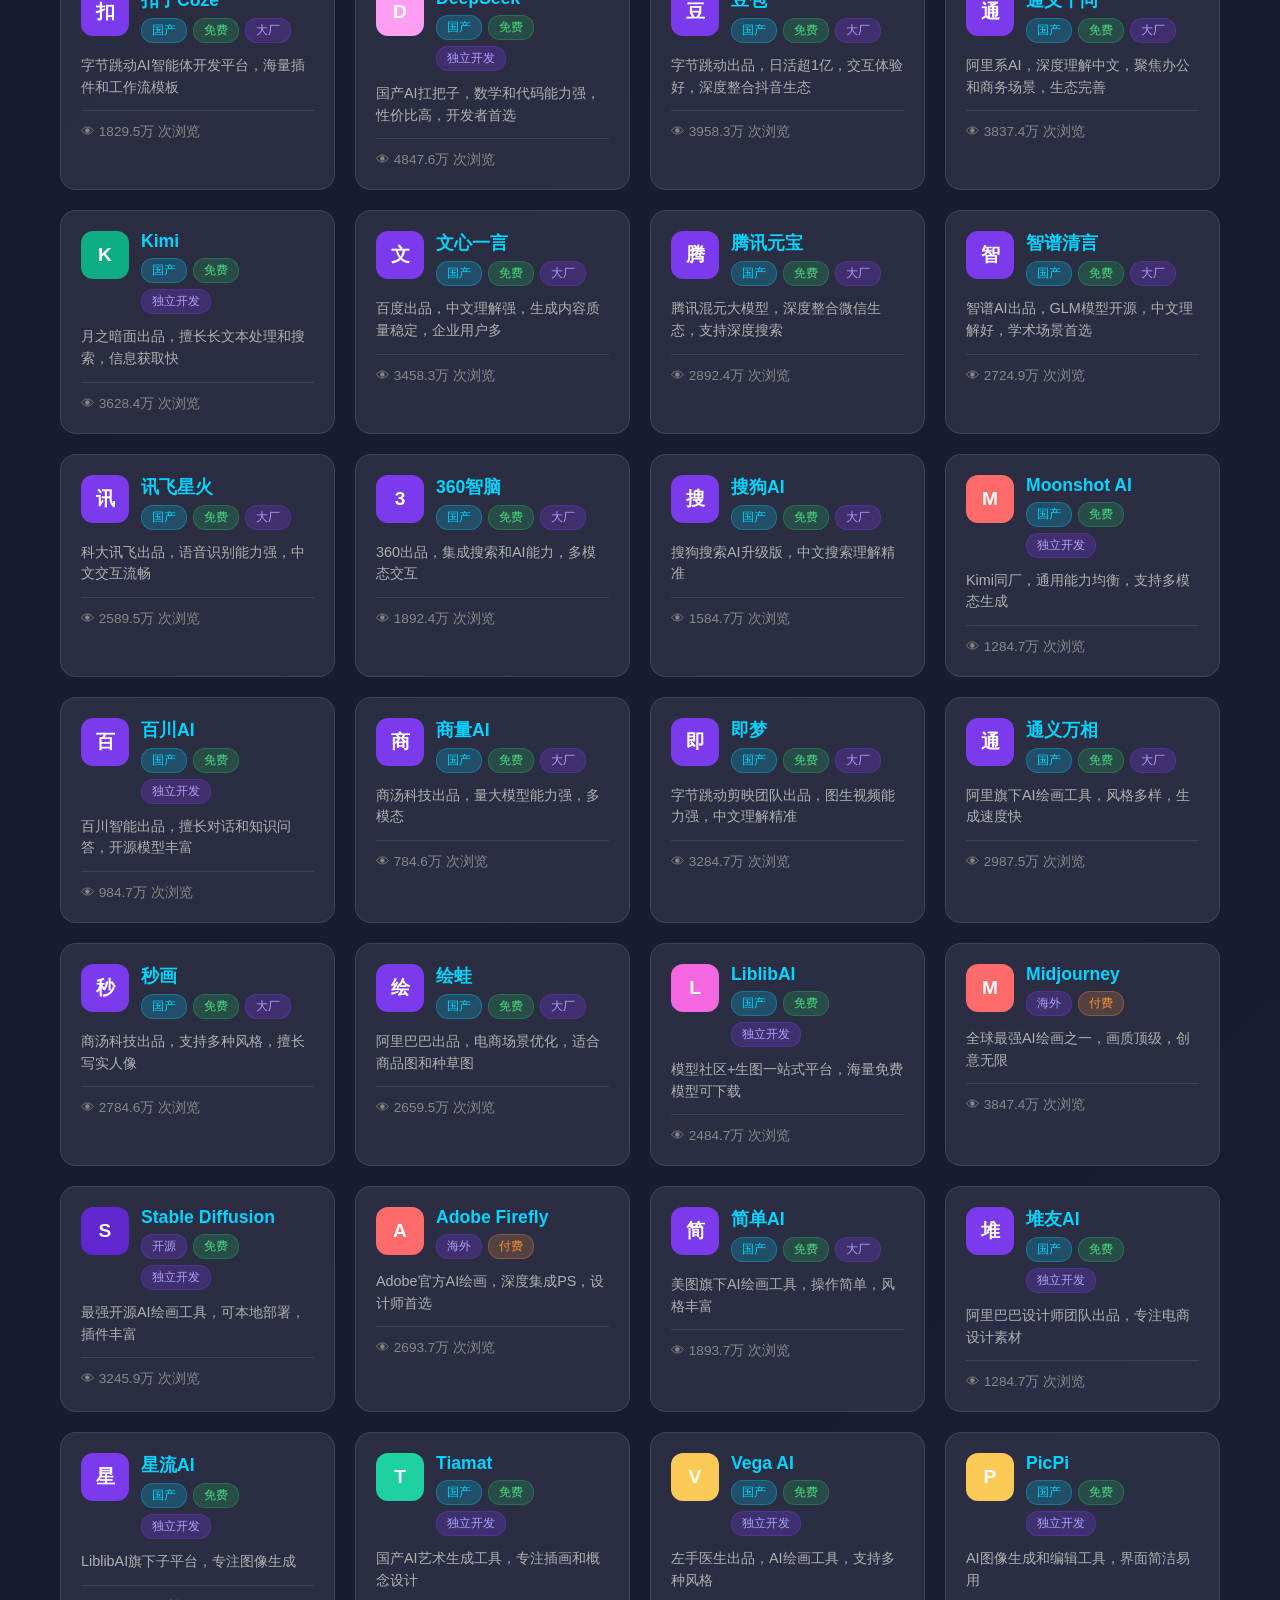
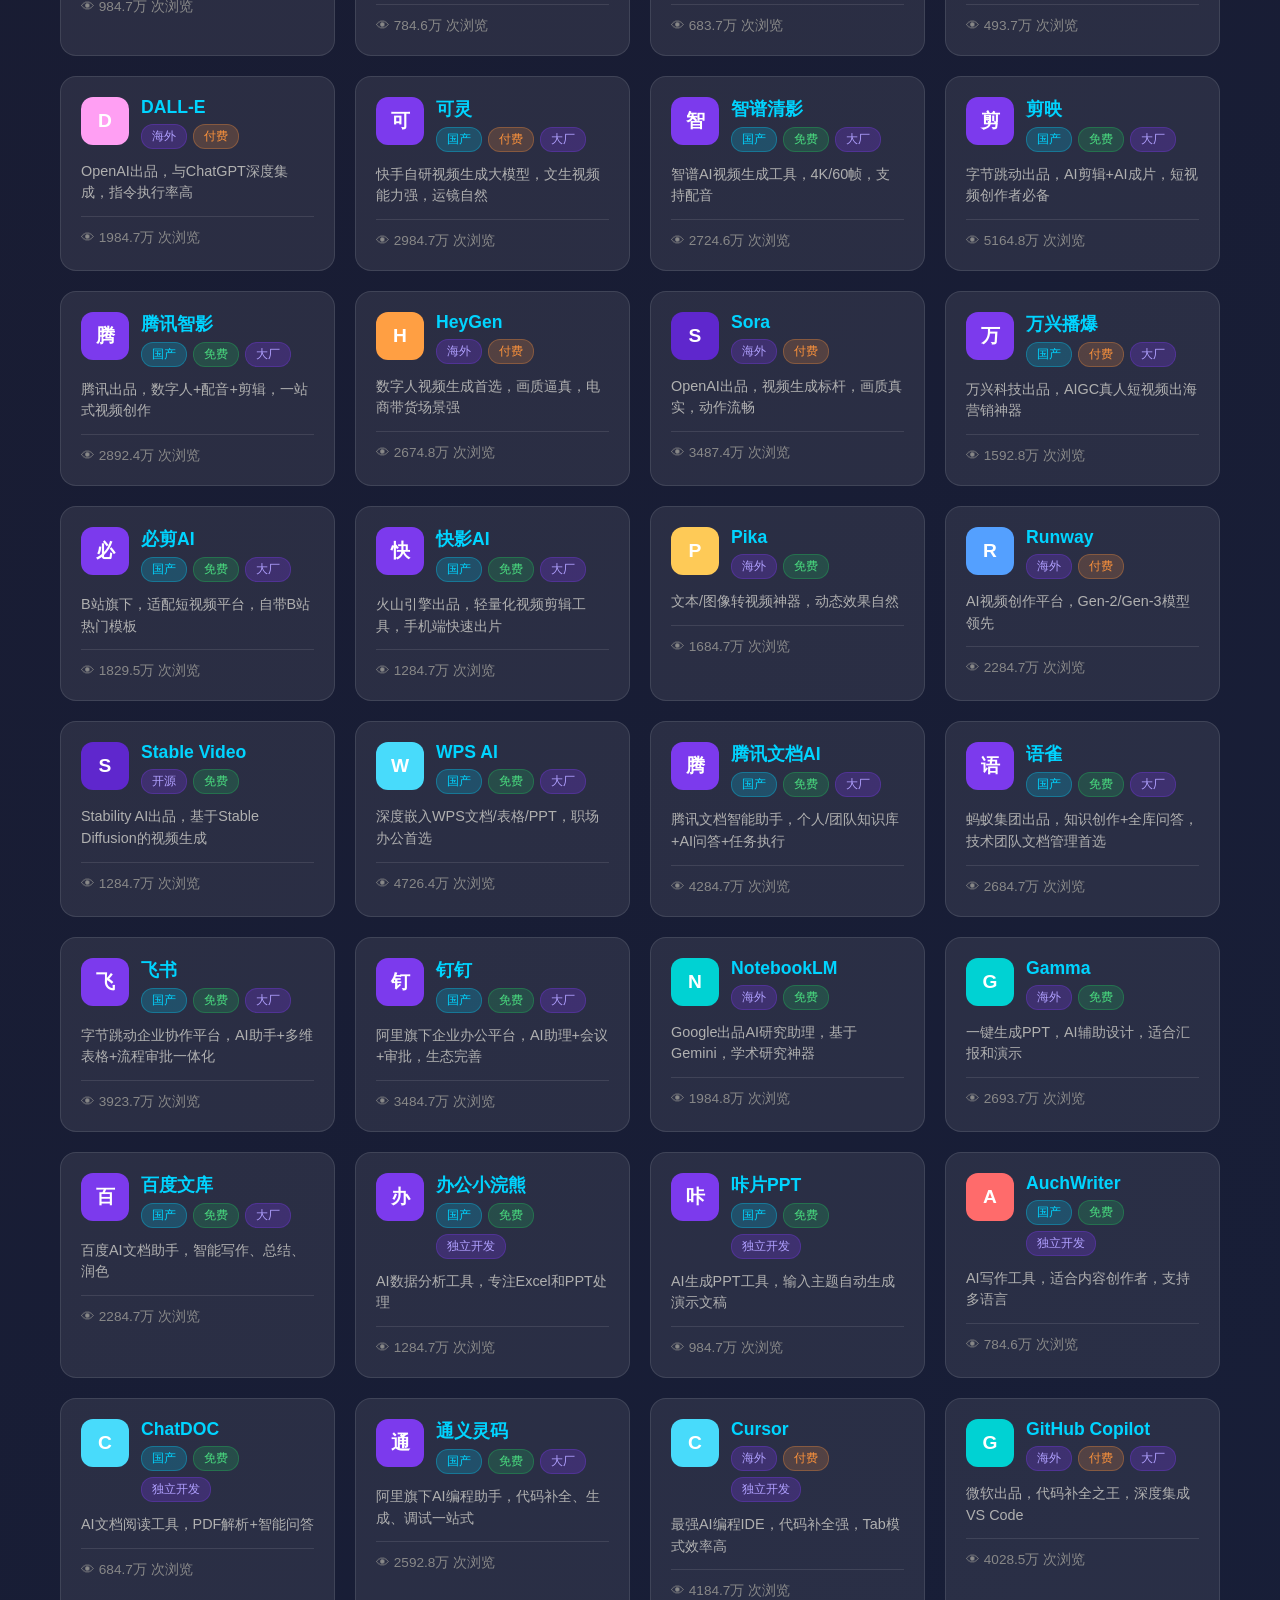
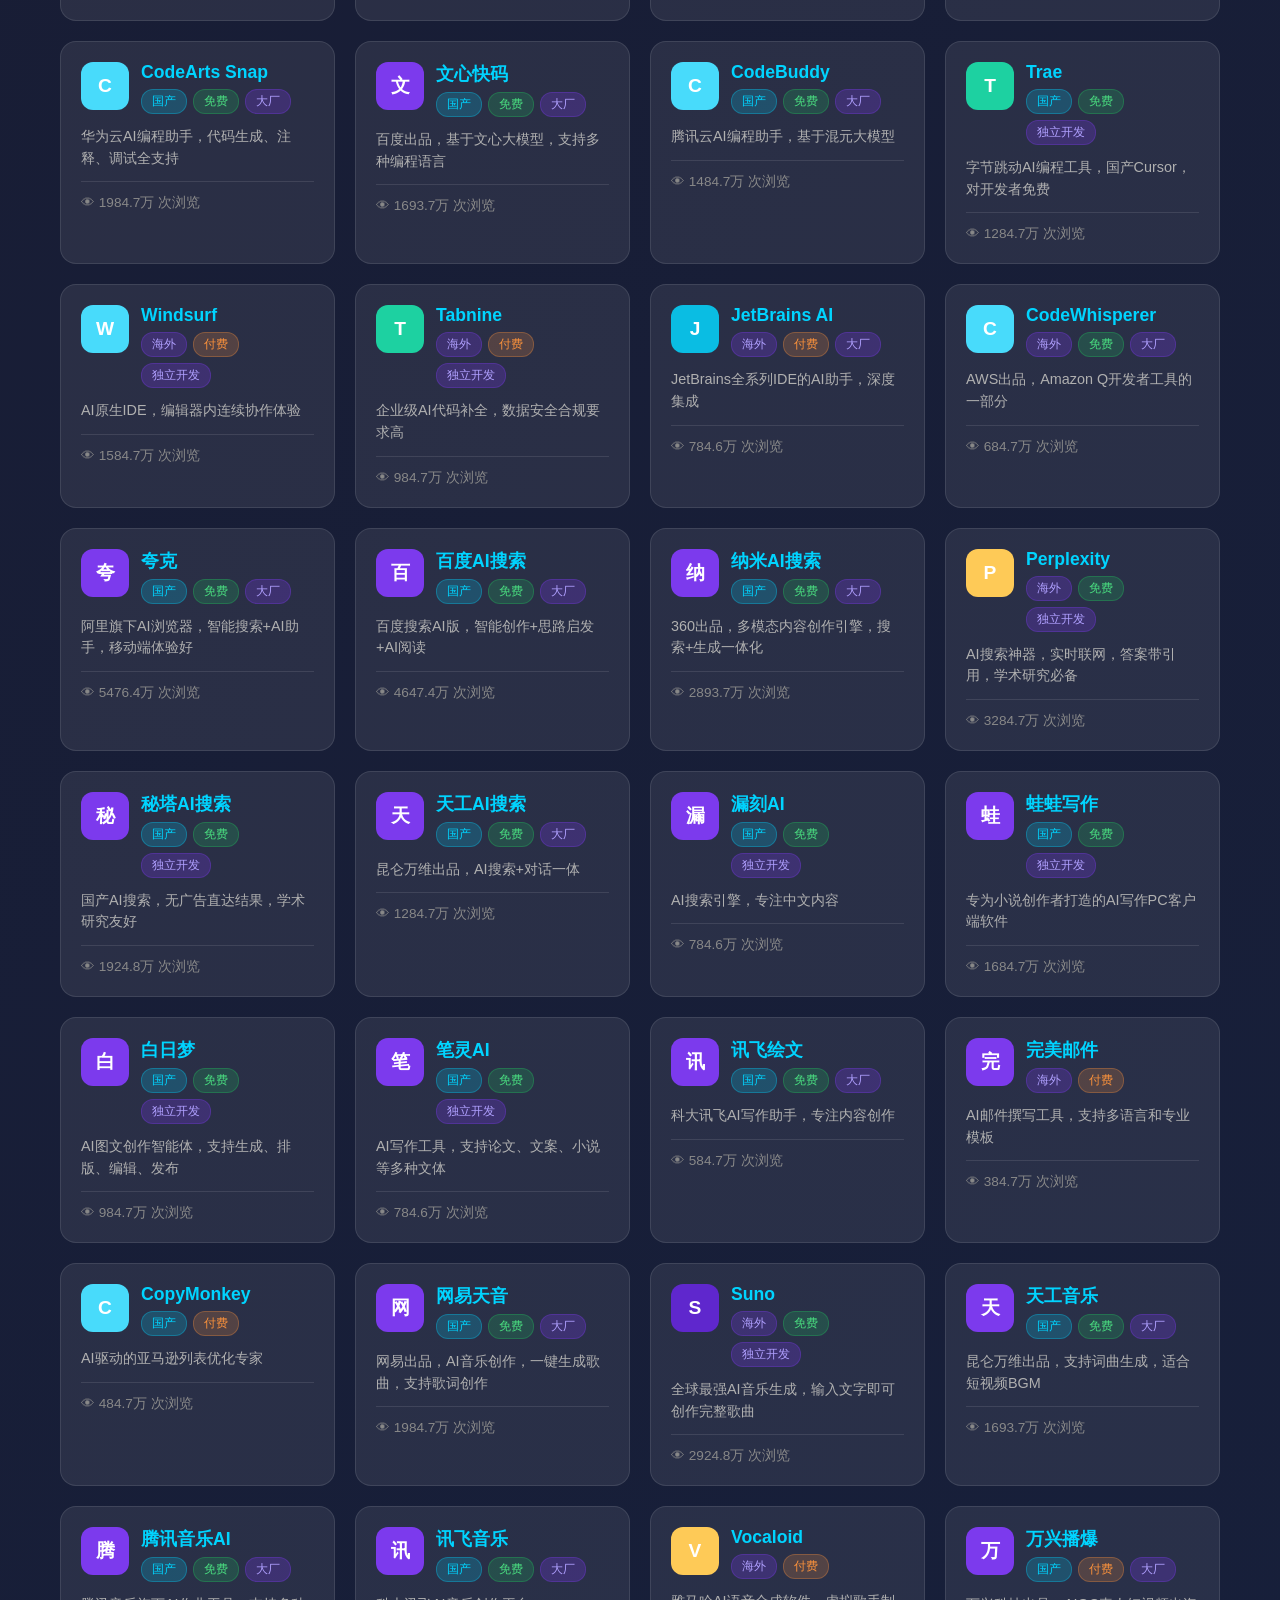
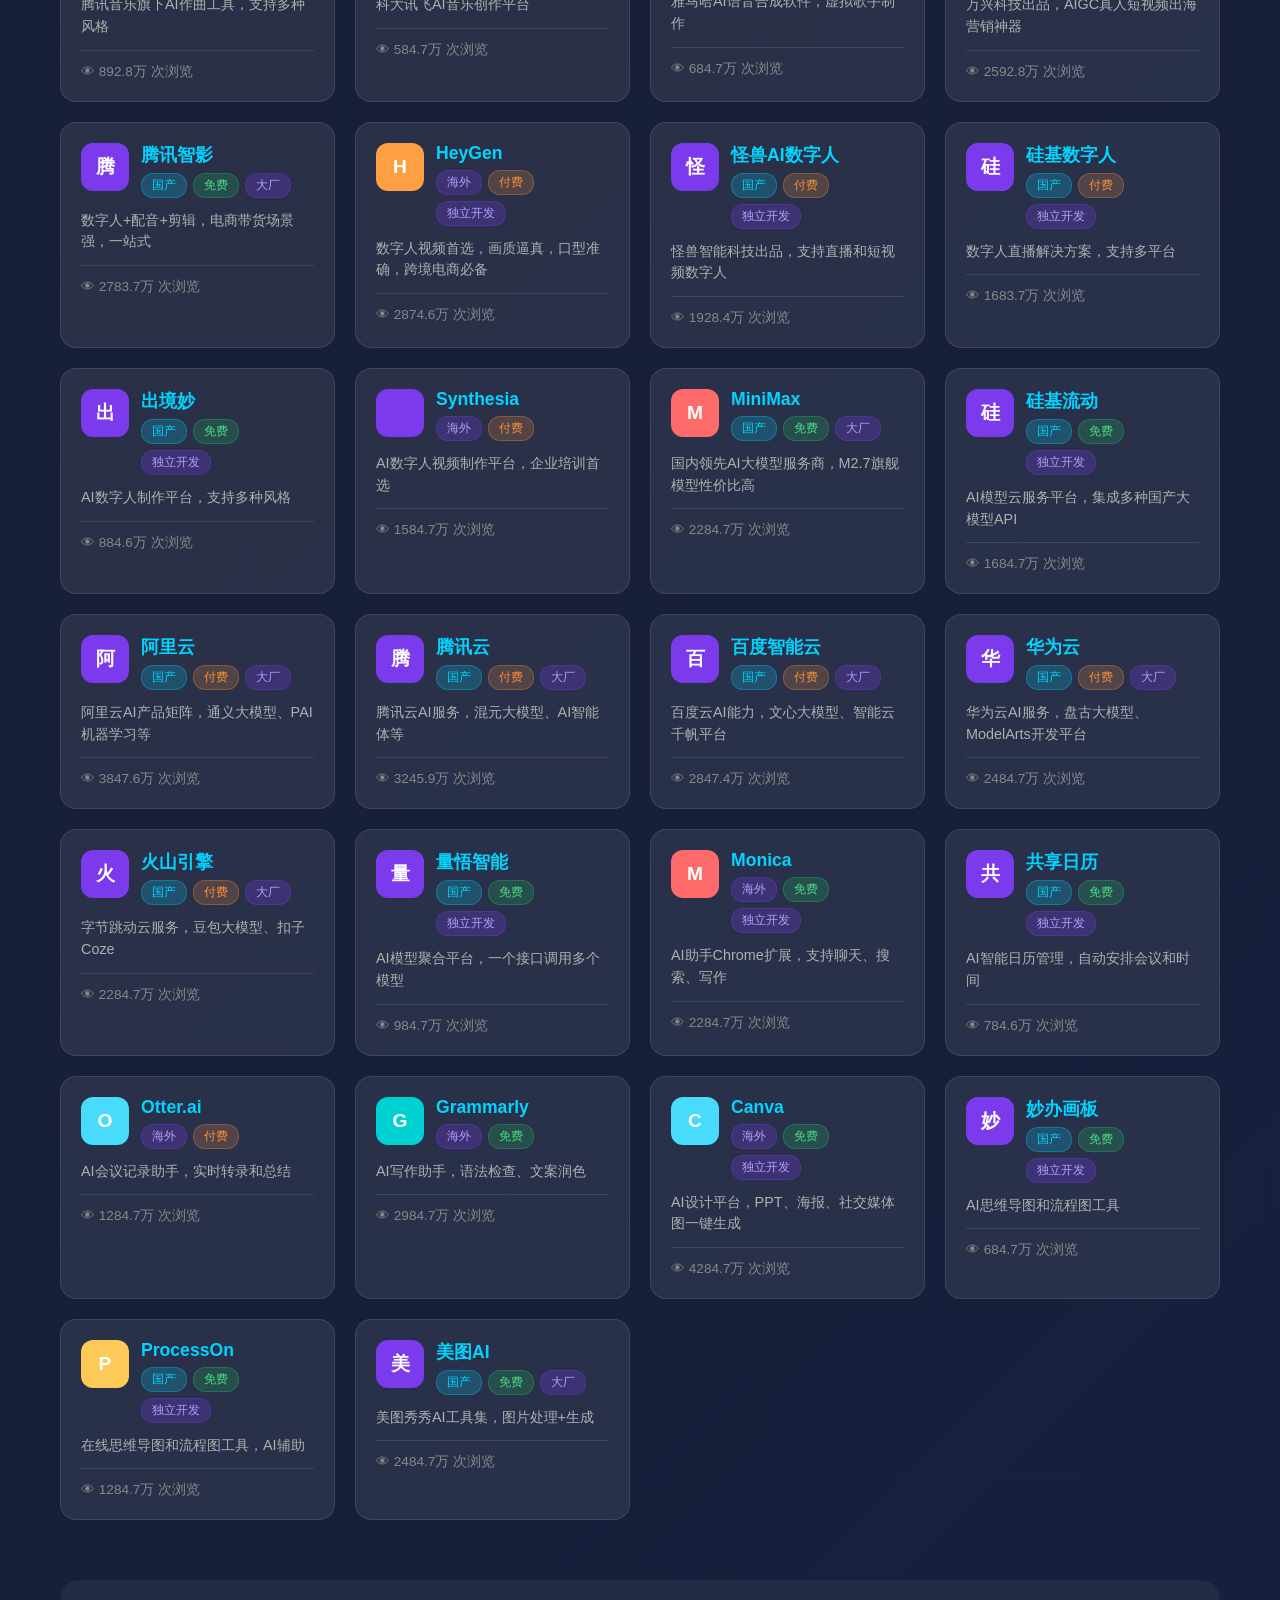
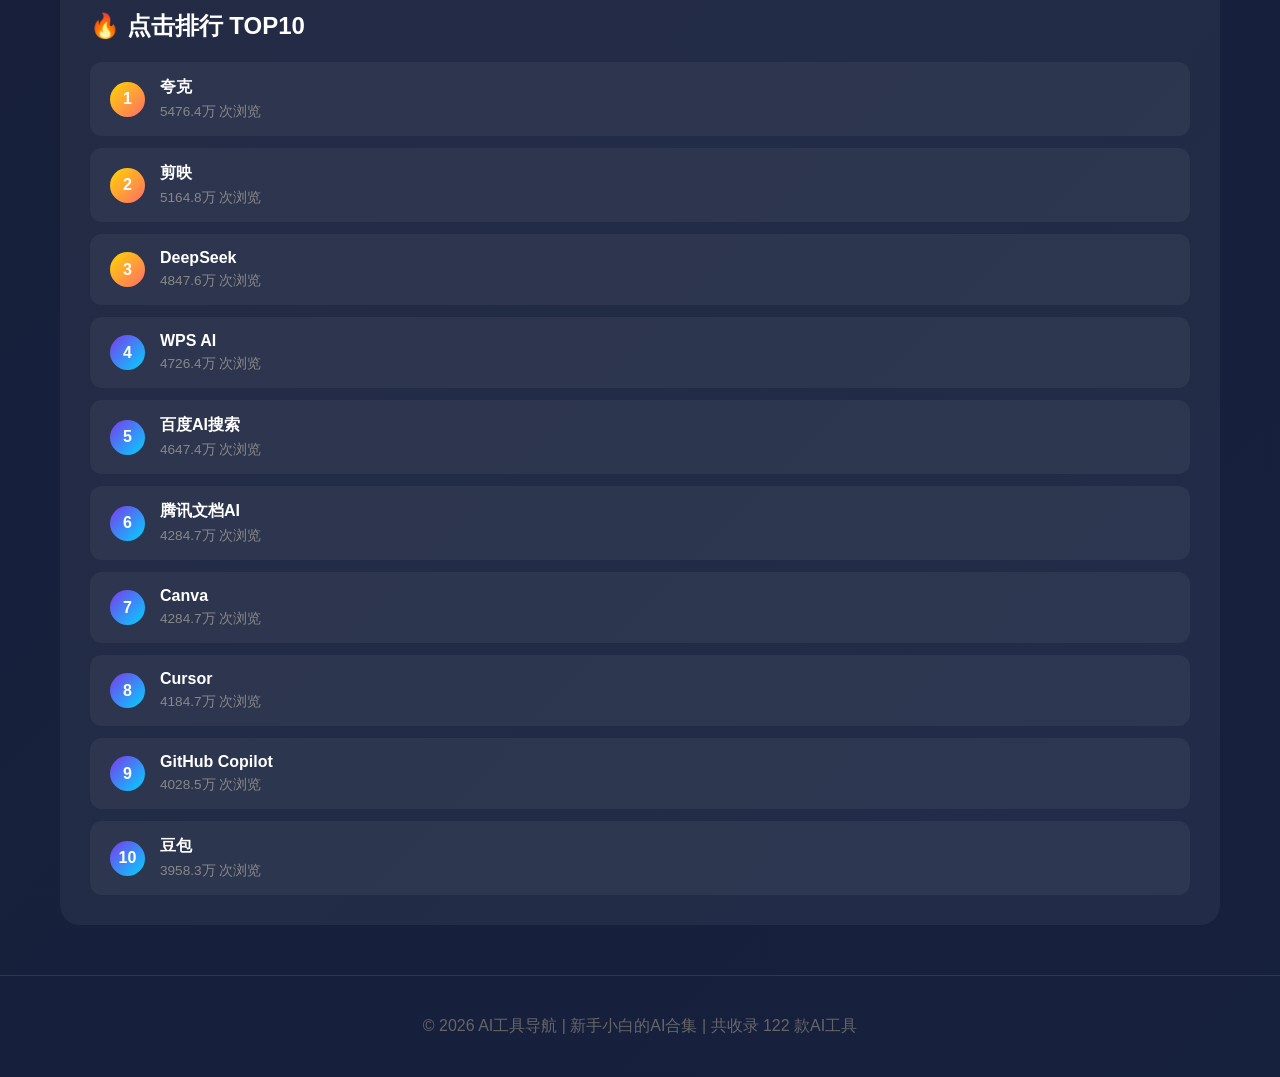
==== commit 18f02520: "SEO优化+sitemap+robots+index-v2全新首页" ====
--- a/index.html
+++ b/index.html
@@ -2,9 +2,20 @@
 <html lang="zh-CN">
 <head>
   <meta charset="UTF-8">
-  <meta name="viewport" content="width=device-width, initial-scale=1.0">
+  <meta name="viewport" content="width=device-width, initial-scale=1.0, maximum-scale=5.0">
   <title>AI工具导航 - 新手小白的AI合集 | 2026年最新收录</title>
   <meta name="description" content="收录国内最全AI工具，涵盖AI智能体、聊天对话、图像生成、视频生成、AI办公、AI编程等8大分类，帮助新手快速找到合适的AI助手">
+  <meta name="keywords" content="AI工具导航,AI工具,人工智能工具,AI智能体,聊天机器人,图像生成AI,视频生成AI,AI办公软件,AI编程工具,AI搜索引擎,AI写作工具,AI音乐生成,数字人,AI模型平台">
+  <meta name="keywords" content="DeepSeek,豆包,通义千问,Kimi,Cursor,GitHub Copilot,即梦,通义万相,可灵,Sora,WPS AI,飞书,钉钉">
+  <link rel="canonical" href="https://ansengao105.github.io/ai-tools-nav/">
+  <meta property="og:title" content="AI工具导航 - 新手小白的AI合集">
+  <meta property="og:description" content="收录国内最全AI工具，涵盖AI智能体、聊天对话、图像生成、视频生成、AI办公、AI编程等8大分类，帮助新手快速找到合适的AI助手">
+  <meta property="og:type" content="website">
+  <meta property="og:url" content="https://ansengao105.github.io/ai-tools-nav/">
+  <meta property="og:site_name" content="AI工具导航">
+  <meta name="twitter:card" content="summary">
+  <meta name="twitter:title" content="AI工具导航 - 新手小白的AI合集">
+  <meta name="twitter:description" content="收录国内最全AI工具，涵盖AI智能体、聊天对话、图像生成、视频生成、AI办公、AI编程等8大分类，帮助新手快速找到合适的AI助手">
   <link rel="stylesheet" href="styles.css">
 </head>
 <body>
--- a/styles.css
+++ b/styles.css
@@ -538,4 +538,339 @@
   .tools-grid {
     grid-template-columns: repeat(4, 1fr);
   }
+}
+
+/* ========================================
+   V2 决策平台首页 新增样式
+   ======================================== */
+
+/* Hero 区域 */
+.hero {
+  position: relative;
+  padding: 80px 0 60px;
+  text-align: center;
+  background: linear-gradient(135deg, #0f0c29 0%, #302b63 50%, #24243e 100%);
+  overflow: hidden;
+}
+.hero::before {
+  content: '';
+  position: absolute;
+  top: 0; left: 0; right: 0; bottom: 0;
+  background:
+    radial-gradient(ellipse at 30% 50%, rgba(124,58,237,0.3) 0%, transparent 60%),
+    radial-gradient(ellipse at 70% 50%, rgba(0,212,255,0.2) 0%, transparent 60%);
+  pointer-events: none;
+}
+.hero-content { position: relative; z-index: 1; }
+.hero h1 {
+  font-size: 3rem;
+  font-weight: 900;
+  margin-bottom: 16px;
+  background: linear-gradient(90deg, #00d4ff, #7c3aed, #ff6b6b);
+  -webkit-background-clip: text;
+  -webkit-text-fill-color: transparent;
+  background-clip: text;
+  letter-spacing: -0.02em;
+}
+.hero .subtitle {
+  font-size: 1.2rem;
+  color: #b0b0b0;
+  margin-bottom: 40px;
+}
+.hero .hero-stats {
+  display: flex;
+  justify-content: center;
+  gap: 40px;
+  margin-bottom: 40px;
+}
+.hero .stat-item { text-align: center; }
+.hero .stat-num {
+  font-size: 2rem;
+  font-weight: 800;
+  color: #00d4ff;
+}
+.hero .stat-label {
+  font-size: 0.85rem;
+  color: #888;
+  margin-top: 4px;
+}
+
+/* 本周热门 */
+.hot-section { margin: 50px 0; }
+.section-header {
+  display: flex;
+  align-items: center;
+  justify-content: space-between;
+  margin-bottom: 24px;
+}
+.section-title {
+  font-size: 1.5rem;
+  display: flex;
+  align-items: center;
+  gap: 10px;
+}
+.hot-scroll {
+  display: flex;
+  gap: 20px;
+  overflow-x: auto;
+  padding-bottom: 15px;
+  scrollbar-width: none;
+  -ms-overflow-style: none;
+}
+.hot-scroll::-webkit-scrollbar { display: none; }
+.hot-card {
+  flex-shrink: 0;
+  width: 260px;
+  background: rgba(255,255,255,0.06);
+  border-radius: 20px;
+  padding: 24px;
+  border: 1px solid rgba(255,255,255,0.1);
+  cursor: pointer;
+  transition: all 0.35s;
+  position: relative;
+  overflow: hidden;
+}
+.hot-card::before {
+  content: '';
+  position: absolute;
+  top: 0; left: 0; right: 0;
+  height: 3px;
+  background: linear-gradient(90deg, #ff6b6b, #ffd700);
+  opacity: 0;
+  transition: opacity 0.3s;
+}
+.hot-card:hover {
+  transform: translateY(-8px);
+  border-color: rgba(255,107,107,0.4);
+  box-shadow: 0 20px 40px rgba(0,0,0,0.3);
+}
+.hot-card:hover::before { opacity: 1; }
+.hot-rank {
+  position: absolute;
+  top: 16px;
+  right: 16px;
+  width: 32px;
+  height: 32px;
+  background: linear-gradient(135deg, #ff6b6b, #ffd700);
+  border-radius: 8px;
+  display: flex;
+  align-items: center;
+  justify-content: center;
+  font-weight: 900;
+  font-size: 0.9rem;
+  color: #fff;
+}
+.hot-logo {
+  width: 56px;
+  height: 56px;
+  border-radius: 14px;
+  display: flex;
+  align-items: center;
+  justify-content: center;
+  font-weight: 900;
+  font-size: 1.4rem;
+  color: #fff;
+  margin-bottom: 16px;
+}
+.hot-name {
+  font-size: 1.1rem;
+  font-weight: 700;
+  margin-bottom: 8px;
+  color: #fff;
+}
+.hot-desc {
+  font-size: 0.85rem;
+  color: #888;
+  line-height: 1.5;
+  display: -webkit-box;
+  -webkit-line-clamp: 2;
+  -webkit-box-orient: vertical;
+  overflow: hidden;
+}
+.hot-views {
+  margin-top: 14px;
+  font-size: 0.8rem;
+  color: #ff6b6b;
+  display: flex;
+  align-items: center;
+  gap: 4px;
+}
+
+/* 编辑推荐 */
+.editor-section { margin: 50px 0; }
+.editor-grid {
+  display: grid;
+  grid-template-columns: repeat(3, 1fr);
+  gap: 20px;
+}
+.editor-card {
+  background: rgba(255,255,255,0.05);
+  border-radius: 20px;
+  padding: 24px;
+  border: 1px solid rgba(255,255,255,0.08);
+  cursor: pointer;
+  transition: all 0.35s;
+  position: relative;
+}
+.editor-card:hover {
+  transform: translateY(-6px);
+  border-color: rgba(124,58,237,0.5);
+  box-shadow: 0 16px 40px rgba(124,58,237,0.15);
+}
+.editor-reason {
+  display: inline-block;
+  padding: 4px 12px;
+  background: linear-gradient(90deg, rgba(124,58,237,0.3), rgba(0,212,255,0.2));
+  border-radius: 20px;
+  font-size: 0.75rem;
+  color: #b0a0ff;
+  margin-bottom: 14px;
+  border: 1px solid rgba(124,58,237,0.3);
+}
+.editor-logo {
+  width: 52px;
+  height: 52px;
+  border-radius: 12px;
+  display: flex;
+  align-items: center;
+  justify-content: center;
+  font-weight: 900;
+  font-size: 1.3rem;
+  color: #fff;
+  margin-bottom: 14px;
+}
+.editor-name {
+  font-size: 1.1rem;
+  font-weight: 700;
+  margin-bottom: 8px;
+  color: #fff;
+}
+.editor-desc {
+  font-size: 0.85rem;
+  color: #888;
+  line-height: 1.5;
+}
+.editor-tags {
+  display: flex;
+  flex-wrap: wrap;
+  gap: 6px;
+  margin-top: 14px;
+}
+.editor-tag {
+  padding: 2px 10px;
+  border-radius: 10px;
+  font-size: 0.72rem;
+  background: rgba(255,255,255,0.08);
+  color: #aaa;
+}
+
+/* 分类卡片 */
+.category-section { margin: 50px 0; }
+.category-grid {
+  display: grid;
+  grid-template-columns: repeat(4, 1fr);
+  gap: 20px;
+}
+.category-card {
+  background: rgba(255,255,255,0.04);
+  backdrop-filter: blur(10px);
+  border-radius: 20px;
+  padding: 24px;
+  border: 1px solid rgba(255,255,255,0.08);
+  cursor: pointer;
+  transition: all 0.35s;
+  position: relative;
+  overflow: hidden;
+}
+.category-card::after {
+  content: '';
+  position: absolute;
+  top: 0; left: 0; right: 0; bottom: 0;
+  border-radius: 20px;
+  border: 2px solid transparent;
+  transition: border-color 0.3s;
+  pointer-events: none;
+}
+.category-card:hover {
+  transform: translateY(-6px);
+  background: rgba(255,255,255,0.08);
+  box-shadow: 0 20px 50px rgba(0,0,0,0.25);
+}
+.category-card:hover::after {
+  border-color: rgba(0,212,255,0.5);
+}
+.cat-icon { font-size: 2rem; margin-bottom: 12px; }
+.cat-name {
+  font-size: 1.05rem;
+  font-weight: 700;
+  margin-bottom: 4px;
+  color: #fff;
+}
+.cat-count {
+  font-size: 0.8rem;
+  color: #666;
+  margin-bottom: 14px;
+}
+.cat-tools {
+  display: flex;
+  flex-direction: column;
+  gap: 8px;
+  margin-bottom: 14px;
+}
+.cat-tool-item {
+  display: flex;
+  align-items: center;
+  gap: 8px;
+  font-size: 0.85rem;
+  color: #aaa;
+}
+.cat-tool-logo {
+  width: 24px;
+  height: 24px;
+  border-radius: 6px;
+  display: flex;
+  align-items: center;
+  justify-content: center;
+  font-size: 0.7rem;
+  font-weight: 700;
+  color: #fff;
+  flex-shrink: 0;
+}
+.cat-viewall {
+  font-size: 0.82rem;
+  color: #00d4ff;
+  display: flex;
+  align-items: center;
+  gap: 4px;
+}
+.cat-viewall:hover { text-decoration: underline; }
+
+/* 所有工具筛选区 */
+.all-tools-section { margin: 50px 0; }
+.filter-bar {
+  display: flex;
+  flex-wrap: wrap;
+  gap: 10px;
+  margin-bottom: 24px;
+  align-items: center;
+}
+
+/* V2 响应式 */
+@media (max-width: 1024px) {
+  .category-grid { grid-template-columns: repeat(3, 1fr); }
+}
+@media (max-width: 768px) {
+  .hero h1 { font-size: 2rem; }
+  .hero .subtitle { font-size: 1rem; }
+  .hero .hero-stats { gap: 20px; }
+  .hero .stat-num { font-size: 1.5rem; }
+  .editor-grid { grid-template-columns: repeat(2, 1fr); }
+  .category-grid { grid-template-columns: repeat(2, 1fr); }
+}
+@media (max-width: 576px) {
+  .hero { padding: 50px 0 40px; }
+  .hero h1 { font-size: 1.6rem; }
+  .editor-grid { grid-template-columns: 1fr; }
+  .category-grid { grid-template-columns: repeat(2, 1fr); }
+  .hot-card { width: 220px; }
 }
